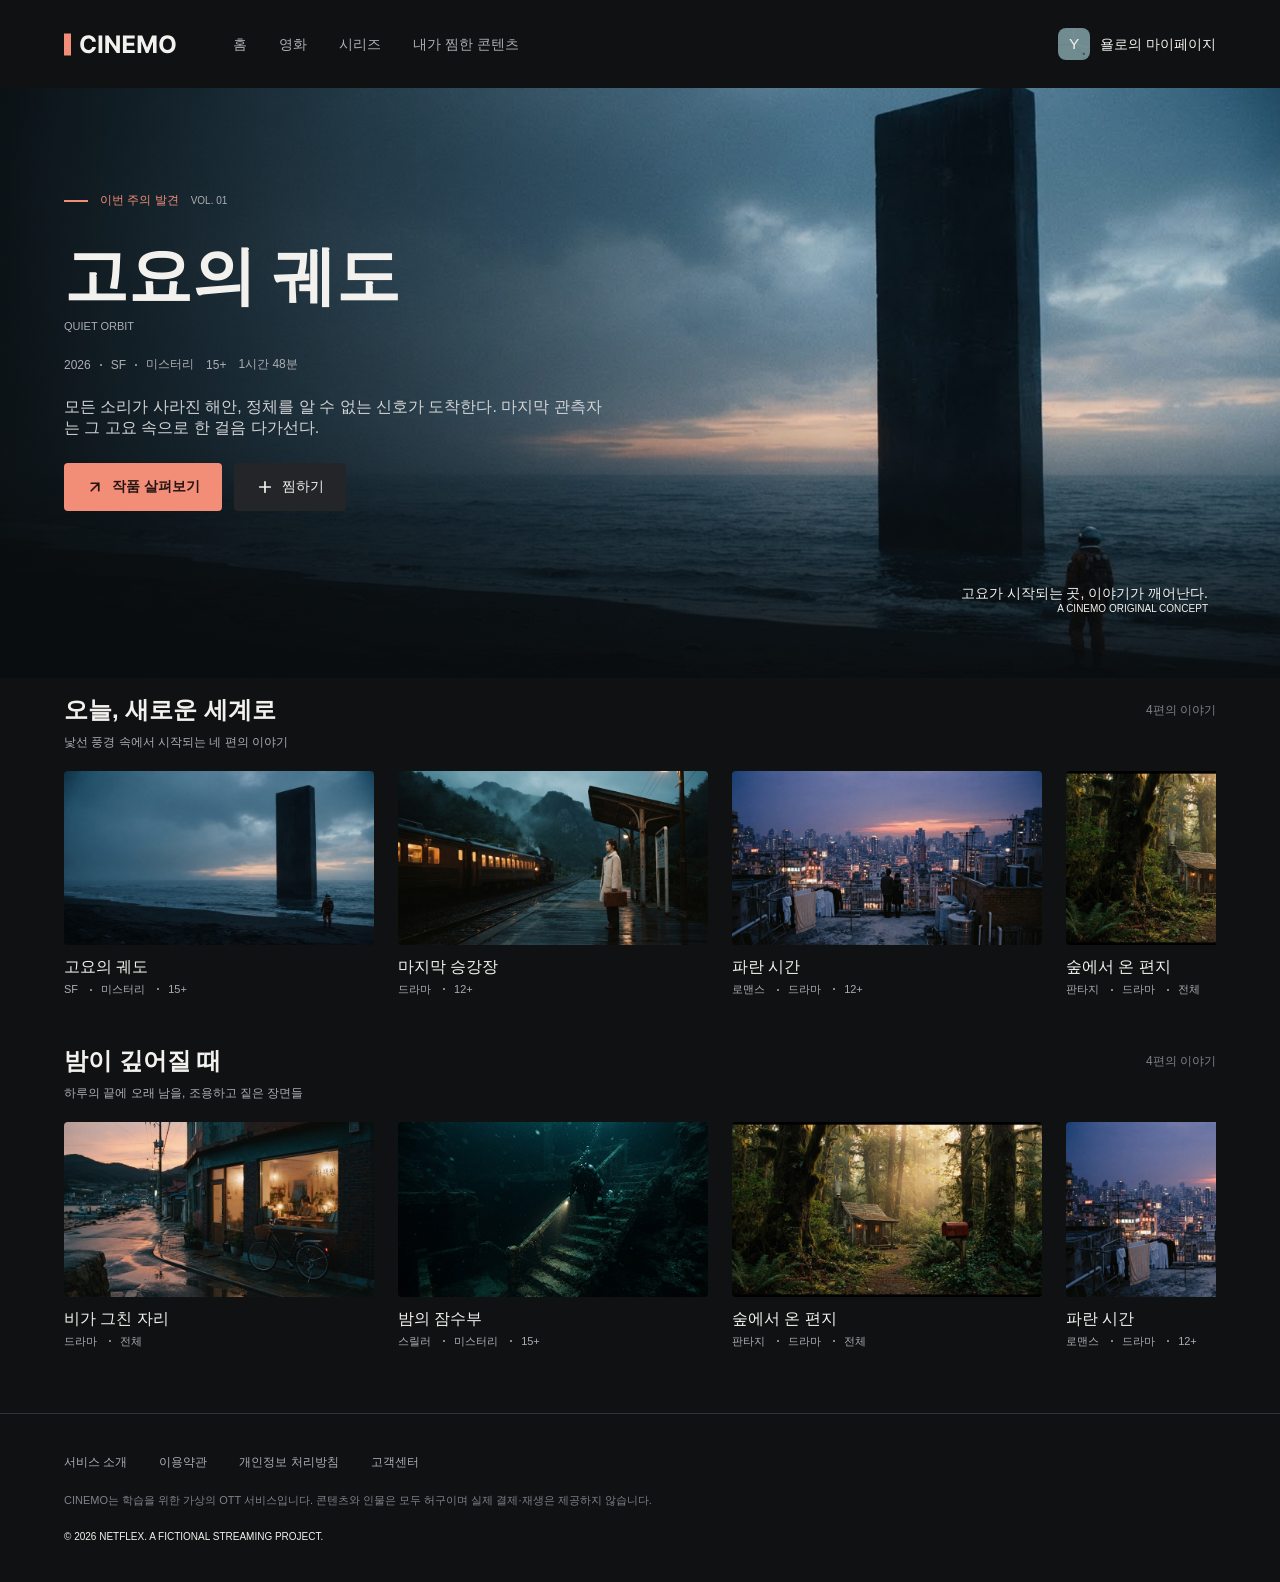
==== index.html @ a37a578e "반응형 main css 밑 반응형을 위한 모바일 네비게이션 추가" ====
<!doctype html>
<html lang="ko">
  <head>
    <meta charset="UTF-8" />
    <meta name="viewport" content="width=device-width, initial-scale=1.0" />
    <title>Cinemo-Home</title>
    <link rel="stylesheet" href="./styles/reset.css" />
    <link rel="stylesheet" href="./styles/style.css" />
  </head>
  <body>
    <header class="header">
      <section class="brand-and-navigation">
        <div class="netflex-identity">
          <h1 class="wordmark">
            <a href="./index.html">
              <svg
                class="brand-mark"
                width="113"
                height="29"
                viewBox="0 0 113 29"
                fill="none"
                xmlns="http://www.w3.org/2000/svg"
              >
                <g clip-path="url(#clip0_2_7727)">
                  <rect y="3.5" width="7" height="22" fill="#F28D77" />
                  <path
                    d="M31.9176 11.6562H28.1847C28.1165 11.1733 27.9773 10.7443 27.767 10.3693C27.5568 9.98864 27.2869 9.66477 26.9574 9.39773C26.6278 9.13068 26.2472 8.92614 25.8153 8.78409C25.3892 8.64205 24.9261 8.57102 24.4261 8.57102C23.5227 8.57102 22.7358 8.79545 22.0653 9.24432C21.3949 9.6875 20.875 10.3352 20.5057 11.1875C20.1364 12.0341 19.9517 13.0625 19.9517 14.2727C19.9517 15.517 20.1364 16.5625 20.5057 17.4091C20.8807 18.2557 21.4034 18.8949 22.0739 19.3267C22.7443 19.7585 23.5199 19.9744 24.4006 19.9744C24.8949 19.9744 25.3523 19.9091 25.7727 19.7784C26.1989 19.6477 26.5767 19.4574 26.9062 19.2074C27.2358 18.9517 27.5085 18.642 27.7244 18.2784C27.946 17.9148 28.0994 17.5 28.1847 17.0341L31.9176 17.0511C31.821 17.8523 31.5795 18.625 31.1932 19.3693C30.8125 20.108 30.2983 20.7699 29.6506 21.3551C29.0085 21.9347 28.2415 22.3949 27.3494 22.7358C26.4631 23.071 25.4602 23.2386 24.3409 23.2386C22.7841 23.2386 21.392 22.8864 20.1648 22.1818C18.9432 21.4773 17.9773 20.4574 17.267 19.1222C16.5625 17.7869 16.2102 16.1705 16.2102 14.2727C16.2102 12.3693 16.5682 10.75 17.2841 9.41477C18 8.07955 18.9716 7.0625 20.1989 6.36364C21.4261 5.65909 22.8068 5.30682 24.3409 5.30682C25.3523 5.30682 26.2898 5.44886 27.1534 5.73295C28.0227 6.01705 28.7926 6.43182 29.4631 6.97727C30.1335 7.51704 30.679 8.17898 31.0994 8.96307C31.5256 9.74716 31.7983 10.6449 31.9176 11.6562ZM38.2543 5.54545V23H34.5639V5.54545H38.2543ZM55.8899 5.54545V23H52.7024L45.1087 12.0142H44.9808V23H41.2905V5.54545H44.5291L52.0632 16.5227H52.2166V5.54545H55.8899ZM58.9389 23V5.54545H70.7003V8.58807H62.6293V12.7472H70.0952V15.7898H62.6293V19.9574H70.7344V23H58.9389ZM73.6342 5.54545H78.1854L82.9922 17.2727H83.1967L88.0035 5.54545H92.5547V23H88.9751V11.6392H88.8303L84.3132 22.9148H81.8757L77.3587 11.5966H77.2138V23H73.6342V5.54545ZM111.635 14.2727C111.635 16.1761 111.274 17.7955 110.553 19.1307C109.837 20.4659 108.859 21.4858 107.621 22.1903C106.388 22.8892 105.001 23.2386 103.462 23.2386C101.911 23.2386 100.518 22.8864 99.2855 22.1818C98.0526 21.4773 97.0781 20.4574 96.3622 19.1222C95.6463 17.7869 95.2884 16.1705 95.2884 14.2727C95.2884 12.3693 95.6463 10.75 96.3622 9.41477C97.0781 8.07955 98.0526 7.0625 99.2855 6.36364C100.518 5.65909 101.911 5.30682 103.462 5.30682C105.001 5.30682 106.388 5.65909 107.621 6.36364C108.859 7.0625 109.837 8.07955 110.553 9.41477C111.274 10.75 111.635 12.3693 111.635 14.2727ZM107.893 14.2727C107.893 13.0398 107.709 12 107.339 11.1534C106.976 10.3068 106.462 9.66477 105.797 9.22727C105.132 8.78977 104.354 8.57102 103.462 8.57102C102.57 8.57102 101.791 8.78977 101.126 9.22727C100.462 9.66477 99.9446 10.3068 99.5753 11.1534C99.2116 12 99.0298 13.0398 99.0298 14.2727C99.0298 15.5057 99.2116 16.5455 99.5753 17.392C99.9446 18.2386 100.462 18.8807 101.126 19.3182C101.791 19.7557 102.57 19.9744 103.462 19.9744C104.354 19.9744 105.132 19.7557 105.797 19.3182C106.462 18.8807 106.976 18.2386 107.339 17.392C107.709 16.5455 107.893 15.5057 107.893 14.2727Z"
                    fill="#F3F1ED"
                  />
                </g>
                <defs>
                  <clipPath id="clip0_2_7727">
                    <rect width="113" height="29" fill="white" />
                  </clipPath>
                </defs>
              </svg>
            </a>
          </h1>
        </div>
        <nav class="primary-navigation">
          <ul>
            <li><a href="./index.html" class="navigation-link">홈</a></li>
            <li><a href="#" class="navigation-link">영화</a></li>
            <li><a href="#" class="navigation-link">시리즈</a></li>
            <li>
              <a href="./mypage.html" class="navigation-link"
                >내가 찜한 콘텐츠</a
              >
            </li>
          </ul>
        </nav>

        <div>
          <a href="./mypage.html" class="my-page-link">
            <div class="header-img">
              <img
                src="./assets/avatar/Avatar-s.png"
                alt="프로필 욜로의 이미지"
              />
              <span class="avatar-y">Y</span>
            </div>
            <div class="header-text">
              <span class="profile-link">욜로의 마이페이지</span>
            </div>
          </a>
        </div>
      </section>
      <nav class="mobile-navigation">
        <ul>
          <li><a href="./index.html" class="navigation-link">홈</a></li>
          <li><a href="#" class="navigation-link">영화</a></li>
          <li><a href="#" class="navigation-link">시리즈</a></li>
          <li>
            <a href="./mypage.html" class="navigation-link">내가 찜한 콘텐츠</a>
          </li>
        </ul>
      </nav>
    </header>
    <main>
      <section class="featured-film">
        <img
          class="hero-quiet-orbit"
          src="./assets/img/quiet-orbit.png"
          alt="어두운 바닷가에 거대한 비석이 서 있고 그 앞에서 한명의 사람이 바라보고 있다"
        />

        <div class="featured-story">
          <div class="editorial-label">
            <span class="collection-label">이번 주의 발견</span>
            <span class="collection-number">VOL. 01</span>
          </div>

          <div class="film-title">
            <h1 class="korean-title">고요의 궤도</h1>
            <p class="english-title">QUIET ORBIT</p>
          </div>

          <div class="film-metadata">
            <p class="year-and-genre">
              <span class="year deco-dot">2026</span>
              <span class="genre deco-dot">SF</span>
              <span class="genre deco-dot">미스터리</span>
            </p>
            <p class="age-rating">15+</p>
            <p class="duration">1시간 48분</p>
          </div>

          <p class="synopsis">
            모든 소리가 사라진 해안, 정체를 알 수 없는 신호가 도착한다. 마지막
            관측자는 그 고요 속으로 한 걸음 다가선다.
          </p>

          <div class="film-actions">
            <button type="button" class="button-detail">
              <svg
                class="arrow-up-right"
                width="18"
                height="18"
                viewBox="0 0 18 18"
                fill="none"
                xmlns="http://www.w3.org/2000/svg"
              >
                <path
                  d="M12.7494 12.7494V5.2506H5.25061M12.7494 5.2506L5.25061 12.7494"
                  stroke-width="1.7"
                  stroke-linecap="round"
                  stroke="#241512"
                />
              </svg>

              작품 살펴보기
            </button>

            <button type="button" class="button-save">
              <svg
                class="plus"
                width="18"
                height="18"
                viewBox="0 0 18 18"
                fill="none"
                xmlns="http://www.w3.org/2000/svg"
              >
                <path
                  d="M3.74939 9H8.99999M8.99999 9H14.2506M8.99999 9V3.7494M8.99999 9V14.2506"
                  stroke-width="1.7"
                  stroke-linecap="round"
                  stroke="#F3F1ED"
                />
              </svg>

              찜하기
            </button>
          </div>
        </div>

        <div class="editorial-aside">
          <p class="editorial-quote">고요가 시작되는 곳, 이야기가 깨어난다.</p>
          <p class="collection-description">A CINEMO ORIGINAL CONCEPT</p>
        </div>
      </section>

      <section class="browse-collections">
        <article class="content-collection">
          <div class="collection-introduction">
            <div class="section-heading">
              <p class="title">오늘, 새로운 세계로</p>
              <p class="section-note">4편의 이야기</p>
            </div>
            <p class="collection-description">
              낯선 풍경 속에서 시작되는 네 편의 이야기
            </p>
          </div>

          <div class="horizontal-scroll-content">
            <a href="#" class="content-card">
              <img
                class="artwork"
                src="./assets/img/quiet-orbit.png"
                alt="어두운 바닷가에 거대한 비석이 서 있고 그 앞에서 한명의 사람이 바라보고 있다"
              />

              <div class="content-details">
                <p class="title">고요의 궤도</p>
                <p class="metadata">
                  <span class="deco-dot">SF</span>
                  <span class="deco-dot">미스터리</span>
                  <span class="deco-dot">15+</span>
                </p>
              </div>
            </a>

            <a href="#" class="content-card">
              <img
                class="artwork"
                src="./assets/img/last-platform.png"
                alt="아두운 간이역에서 코트를 입고 서류 가방을 든 여성이 기차를 기다리고 있다."
              />

              <div class="content-details">
                <p class="title">마지막 승강장</p>
                <p class="metadata">
                  <span class="deco-dot">드라마</span>
                  <span class="deco-dot">12+</span>
                </p>
              </div>
            </a>

            <a href="#" class="content-card">
              <img
                class="artwork"
                src="./assets/img/blue-hour.png"
                alt="해질녘 어느 건물의 옥상에서 도시의 전경을 바라보는 남녀"
              />

              <div class="content-details">
                <p class="title">파란 시간</p>
                <p class="metadata">
                  <span class="deco-dot">로맨스</span>
                  <span class="deco-dot">드라마</span>
                  <span class="deco-dot">12+</span>
                </p>
              </div>
            </a>

            <a href="#" class="content-card">
              <img
                class="artwork"
                src="./assets/img/forest-letter.png"
                alt="울창한 숲 속 오두막에 빛이 내리쬐고 있다."
              />

              <div class="content-details">
                <p class="title">숲에서 온 편지</p>
                <p class="metadata">
                  <span class="deco-dot">판타지</span>
                  <span class="deco-dot">드라마</span>
                  <span class="deco-dot">전체</span>
                </p>
              </div>
            </a>
          </div>
        </article>

        <article class="content-collection">
          <div class="collection-introduction">
            <div class="section-heading">
              <p class="title">밤이 깊어질 때</p>
              <p class="section-note">4편의 이야기</p>
            </div>
            <p class="collection-description">
              하루의 끝에 오래 남을, 조용하고 짙은 장면들
            </p>
          </div>

          <div class="horizontal-scroll-content">
            <a href="#" class="content-card">
              <img
                class="artwork"
                src="./assets/img/after-rain.png"
                alt="해질녘거리 바다 책방이라는 가게 안에서 남성이 책을 읽고 있다"
              />
              <div class="content-details">
                <p class="title">비가 그친 자리</p>
                <p class="metadata">
                  <span class="deco-dot">드라마</span>
                  <span class="deco-dot">전체</span>
                </p>
              </div>
            </a>

            <a href="#" class="content-card">
              <img
                class="artwork"
                src="./assets/img/night-diver.png"
                alt="바닷속 계단에 잠수부가 난간을 잡고 내려가고 있다"
              />
              <div class="content-details">
                <p class="title">밤의 잠수부</p>
                <p class="metadata">
                  <span class="deco-dot">스릴러</span>
                  <span class="deco-dot">미스터리</span>
                  <span class="deco-dot">15+</span>
                </p>
              </div>
            </a>

            <a href="#" class="content-card">
              <img
                class="artwork"
                src="./assets/img/forest-letter.png"
                alt="울창한 숲 속 오두막에 빛이 내리쬐고 있다."
              />
              <div class="content-details">
                <p class="title">숲에서 온 편지</p>
                <p class="metadata">
                  <span class="deco-dot">판타지</span>
                  <span class="deco-dot">드라마</span>
                  <span class="deco-dot">전체</span>
                </p>
              </div>
            </a>

            <a href="#" class="content-card">
              <img
                class="artwork"
                src="./assets/img/blue-hour.png"
                alt="해질녘 어느 건물의 옥상에서 도시의 전경을 바라보는 남녀"
              />
              <div class="content-details">
                <p class="title">파란 시간</p>
                <p class="metadata">
                  <span class="deco-dot">로맨스</span>
                  <span class="deco-dot">드라마</span>
                  <span class="deco-dot">12+</span>
                </p>
              </div>
            </a>
          </div>
        </article>
      </section>
    </main>
    <footer class="footer">
      <nav class="footer-navigation">
        <a href="#" class="footer-link">서비스 소개</a>
        <a href="#" class="footer-link">이용약관</a>
        <a href="#" class="footer-link">개인정보 처리방침</a>
        <a href="#" class="footer-link">고객센터</a>
      </nav>
      <section>
        <p class="project-notice">
          CINEMO는 학습을 위한 가상의 OTT 서비스입니다.<br class="br-mobile" />
          콘텐츠와 인물은 모두 허구이며 실제 결제·재생은 제공하지 않습니다.
        </p>
      </section>
      <section>
        <p class="copyright">© 2026 NETFLEX. A FICTIONAL STREAMING PROJECT.</p>
      </section>
    </footer>
  </body>
</html>
---- styles/style.css ----
:root {
  /*색*/
  --background-color: #101113;
  --sf-color: #1a1c1f;
  --tx-color: #f3f1ed;
  --tx-bt-pr-color: #241512;
  --se-color: #acaeb3;
  --wc-color: #f28d77;
  --bd-color: #303237;
  --bt-se-color: #232529;

  /*글자 크기(데스크톱)*/
  --fontsize-dt-hero: 64px;
  --fontsize-dt-title: 40px;
  --fontsize-dt-section: 24px;
  --fontsize-dt-main: 16px;
  --fontsize-secondary: 12px;
  --fontsize-button: 14px;

  /*글자 크기(모바일)*/
  --fontsize-mb-hero: 40px;
  --fontsize-mb-title: 30px;
  --fontsize-mb-section: 20px;
  --fontsize-mb-main: 14px;

  /*줄 높이*/
  --lineheight: 1.8;

  /*간격(공용)*/
  --height-button: 48px;
  --height-sm-button: 40px;

  /*간격 (데스크톱)*/
  --padding-dt-page-LR: 64px;
  --gap-dt-section: 48px;
  --gap-dt-card: 24px;

  /*간격 (모바일)*/
  --padding-mb-page-LR: 24px;
  --gap-mb-section: 36px;
  --gap-mb-card: 16px;

  /*모서리*/
  --border-radious-card_button: 4px;
  --border-radious-profile: 8px;
}

body {
  width: min(100%, 1440px);
  height: 900px;
  margin: 0;
  background: var(--background-color);
  color: var(--tx-color);
  font-family: Inter, "Noto Sans KR", "Apple SD Gothic Neo", Arial, sans-serif;
  font-size: var(--fontsize-dt-main);
  line-height: var(--heigh);
}
button {
  height: 48px;
}

.br-mobile {
  display: none;
}

/*Header*/
.header {
  width: 100%;
  /* height: 88px; */
  display: flex;
  align-items: center;
  padding: 28px 64px;
  gap: 56px;
}

.profile-header {
  width: 100%;
  height: 88px;
  display: flex;
  align-items: center;
  padding: 0 64px;
  position: absolute;
}

.brand-and-navigation {
  width: 100%;
  height: fit-content;
  display: flex;
  align-items: center;
  gap: 56px;
}

.netflex-identity {
  flex-shrink: 0;
  width: 113px;
  height: 29px;
}

.primary-navigation {
  flex-grow: 1;
}
.primary-navigation ul {
  /* width: 938px; */
  height: 17px;
  display: flex;
  justify-content: flex-start;
  align-items: center;
  gap: 32px;
  flex-grow: 1;
  /* line-height: normal; */
  white-space: nowrap;
}
.mobile-navigation {
  display: none;
}
.navigation-link {
  font-family: Noto-Sans-KR, sans-serif;
  font-weight: normal;
  font-size: 14px;
  color: #acaeb3;
}

.navigation-link:hover {
  color: var(--tx-color);
  font-weight: 700;
}
.my-page-link {
  /* width: 149px; */
  height: 32px;
  display: flex;
  flex-direction: row;
  align-items: center;
  text-align: center;
  gap: 10px;
  white-space: nowrap;
}

.header-img {
  position: relative;
  display: inline-flex;
  align-items: center;
  justify-content: center;
  width: 32px;
  height: 32px;
}

.header-img img {
  width: 100%;
  height: 100%;
  object-fit: cover;
  border-radius: 8px;
}

.avatar-y {
  font-family: Inter, sans-serif;
  font-weight: normal;
  font-size: 15.36px;
  color: #f3f1ed;
  position: absolute;
  top: 50%;
  left: 50%;
  transform: translate(-50%, -50%);
}

.profile-link {
  font-family: Noto-Sans-KR, sans-serif;
  font-weight: normal;
  font-size: 14px;
  line-height: normal;
  color: #f3f1ed;
}

/*mainpage-hero*/
.featured-film {
  width: min(100vw, 1440px);
  height: 590px;
  position: relative;
  isolation: isolate;
  display: flex;
  align-items: center;
  margin: 0 auto;
}
.hero-quiet-orbit {
  display: block;
  width: 100%;
  height: 100%;
  object-fit: cover;
}
.featured-film::before {
  content: "";
  position: absolute;
  inset: 0;

  background:
    linear-gradient(to right, rgba(10, 13, 15, 0.9), transparent 65%),
    linear-gradient(to top, rgba(10, 13, 15, 0.9), transparent 45%);
  pointer-events: none;
}

.featured-story {
  display: flex;
  flex-direction: column;
  position: absolute;
  top: 104px;
  left: 64px;
  width: 540px;
  z-index: 1;
  gap: 24px;
}
.editorial-label {
  position: relative;
  display: flex;
  align-items: center;
  gap: 12px;
  color: var(--wc-color);
}

.collection-label {
  display: inline-block;
  padding-left: 36px;
  position: relative;
  font-size: var(--fontsize-secondary);
  font-weight: 500;
}
.collection-label::before {
  position: absolute;
  top: 45%;
  transform: translateX(-36px);
  background-color: var(--wc-color);
  content: "";
  width: 24px;
  height: 2px;
}
.collection-number {
  font-size: 10px;
  color: var(--se-color);
  font-weight: 400;
}

.flim-title {
  display: flex;
  gap: 8px;
}
.korean-title {
  font-family: "Noto Sans KR";
  font-size: var(--fontsize-dt-hero);
  font-weight: 700;
}
.english-title {
  font-size: 11px;
  color: var(--se-color);
  font-weight: 400;
}

.film-metadata {
  display: flex;
  align-items: center;
  flex-wrap: wrap;
  gap: 12px;
  font-size: var(--fontsize-secondary);
  color: var(--se-color);
  font-weight: 400;
}
.year-and-genre {
  display: flex;
  align-items: center;
  flex-wrap: wrap;
}
.deco-dot:not(:first-child) {
  display: inline-block;
  padding-left: 20px;
  position: relative;
}
.deco-dot:not(:first-child)::before {
  position: absolute;
  top: 50%;
  left: 9px;
  transform: translateY(-50%);
  background-color: #acaeb3;
  content: "";
  width: 2px;
  height: 2px;
  border-radius: 50%;
}

.synopsis {
  font-weight: 400;
  font-size: var(--fontsize-dt-main);
  color: #d2d3d5;
}

.film-actions {
  display: flex;
  gap: 12px;
  width: fit-content;
}
.film-actions button {
  display: inline-flex;
  justify-content: center;
  align-items: center;
  height: 48px;
  padding: 15.5px 22px;
  gap: 8px;
  border-radius: 4px;
  font-size: var(--fontsize-button);
}
.button-detail {
  background-color: var(--wc-color);
  color: var(--tx-bt-pr-color);
  font-weight: 700;
}
.button-save {
  background-color: var(--bt-se-color);
}

.editorial-aside {
  position: absolute;
  right: 72px;
  bottom: 64px;
  text-align: right;
}
.editorial-quote {
  font-size: 14px;
  font-weight: 400;
}
.editorial-aside .collection-description {
  font-size: 10px;
  font-weight: 400;
}

/*Browse collection*/
.browse-collections {
  display: flex;
  flex-direction: column;
  padding: 16px 64px 64px;
  gap: 48px;
}

.content-collection {
  display: flex;
  flex-direction: column;
  gap: 20px;
  min-width: 0;
}
.collection-introduction {
  display: flex;
  flex-direction: column;

  gap: 8px;
}
.section-heading {
  display: flex;
  align-items: center;
  justify-content: space-between;
}
.section-heading > .title {
  color: var(--tx-color);
  font-size: var(--fontsize-dt-section);
  font-weight: 700;
}
.section-heading .section-note {
  color: #7e8289;
  font-size: var(--fontsize-secondary);
  font-weight: 400;
}
.collection-introduction .collection-description {
  color: var(--se-color);
  font-size: var(--fontsize-secondary);
  font-weight: 400;
}

.horizontal-scroll-content {
  display: flex;
  gap: 24px;
  width: 100%;
  overflow-x: auto;
}

.content-card {
  display: flex;
  flex-direction: column;
  gap: 12px;
  width: calc((1440px - 72px - 128px) / 4);
  flex-shrink: 0;
  position: relative;
}
.content-card .artwork {
  width: 100%;
  aspect-ratio: 16/9;
  border-radius: 4px;
}

.content-details {
  display: flex;
  flex-direction: column;
  gap: 4px;
}
.content-details .title {
  width: 100%;
  height: fit-content;
  font-size: var(--fontsize-dt-main);
  font-weight: 500;
}
.content-details .metadata {
  color: var(--se-color);
  font-size: 11px;

  font-weight: 400;
}
/*mainpage 끝*/
.profile-selection {
  display: flex;
  flex-direction: column;
  align-items: center;
  justify-content: center;
  padding: 116px 64px 120px;
  gap: 56px;
}
.profile-introduction {
  display: flex;
  flex-direction: column;
  justify-content: center;
  align-items: center;
  gap: 16px;
  height: 119px;
}

.eyebrow {
  color: #f28d77;
  font-family: Inter, sans-serif;
  font-weight: normal;
  font-size: 10px;
  margin: 0;
}

.page-title {
  font-weight: bold;
  font-size: 40px;
  height: 48px;
  margin: 0;
}

.description {
  font-family: Noto-Sans-KR, sans-serif;
  font-weight: normal;
  font-size: 15px;
  margin: 0;
}

.profile-options {
  display: flex;
  flex-direction: row;
  justify-content: center;
  align-items: center;
  gap: 40px;
  margin: 0;
}

.profile-card {
  display: flex;
  flex-direction: column;
  align-items: center;
  text-align: center;
  position: relative;
}

/* mypage */
.my-page-content {
  padding: 56px 64px 54px;
  display: flex;
  flex-direction: column;
  gap: 48px;
}

.mypage-sellection .profile-link {
  color: var(--wc-color);
}
.page-introduction {
  display: flex;
  flex-direction: column;
  gap: 12px;
  justify-content: start;
}

.page-introduction .eyebrow {
  height: 13px;
  font-size: 11px;
}
.page-introduction .page-title {
  font-size: var(--fontsize-dt-title);
  height: 48px;
}
.page-introduction .description {
  color: var(--se-color);
  font-size: 15px;
  font-weight: 400;
  height: 26px;
}

.user-profile-panel {
  display: flex;
  justify-content: space-between;
  align-items: center;
  background-color: #1a1c1f;
  padding: 32px;
  width: min(100vw, cal(1440px - 128px));
  gap: 32px;
}

.profile-information {
  display: flex;
  justify-content: start;
  align-items: center;
  gap: 28px;
}
.profile-information .avatar-s {
  font-size: 42.24px;
  font-family: Inter, sans-serif;
  width: 88px;
  height: 88px;
}

.user-details {
  display: flex;
  flex-direction: column;
  justify-content: center;
  gap: 8px;
}

.profile-heading {
  display: flex;
  justify-content: start;
  align-items: center;
  gap: 12px;
}

.profile-heading .name {
  color: var(--tx-color);
  font-size: 28px;
  font-weight: 700;
}

.profile-badge {
  font-size: 11px;
  color: #f28d77;
  height: 13px;
}

.personal-caption {
  font-size: 13px;
  color: #acaeb3;
  font-weight: 400;
  height: 16px;
}

.member-since {
  font-size: 11px;
  color: #7e8289;
  height: 13px;
}

.btn-profile-edit {
  color: #f3f1ed;
  padding: 0px 22px;
  border: 1px solid #303237;
  border-radius: 4px;
  display: flex;
  justify-content: center;
  align-items: center;
  gap: 8px;
}

.btn-profile-edit .label {
  font-size: 14px;
  font-weight: 700;
}

.saved-content {
  display: flex;
  flex-direction: column;
  gap: 24px;
}

.saved-content-grid {
  display: grid;
  grid-template-columns: repeat(4, 1fr);
  gap: 24px;
  overflow-x: auto;
}

.content-card > svg {
  position: absolute;
  top: 10px;
  right: 10px;
}

.account-settings {
  display: flex;
  flex-direction: column;
  gap: 24px;
  font-weight: 400;
}

.account-setting-row {
  display: flex;
  align-items: center;
  border-bottom: 1px solid var(--bd-color);
  padding: 24px 0px;
  gap: 24px;
}
.account-setting-row:first-child {
  border-top: 1px solid var(--bd-color);
}

.setting-label {
  color: var(--se-color);
  font-size: 14px;
  flex: 0 0 180px;
}

.setting-value {
  font-size: 14px;
  flex-grow: 1;
}

.setting-action {
  color: var(--wc-color);
  font-size: 13px;
  flex-shrink: 0;
}

.session-actions {
  display: flex;
  justify-content: space-between;
}

.session-note {
  color: #7e8289;
  font-size: 11px;
}

.logout-link {
  color: var(--se-color);
  font-size: 13px;
}

/*profile-page*/

.profile-body {
  color: #f3f1ed;
  background-color: #101113;
}

.profile-img {
  position: relative;
  display: inline-block;
  width: 152px;
  height: 152px;
  margin-bottom: 16px;
}

.profile-card img {
  width: 100%;
  height: 100%;
  object-fit: cover;
  border-radius: 4px;
  margin-bottom: 0;
}

.img-text {
  font-family: Inter, sans-serif;
  font-size: 72.96px;
  font-weight: normal;
  position: absolute;
  top: 50%;
  left: 50%;
  transform: translate(-50%, -50%);
  display: flex;
  justify-content: center;
  align-items: center;
}

.profile-name {
  display: flex;
  flex-direction: column;
  align-items: center;
  gap: 6px;
  line-height: normal;
}

.profile-card .name {
  font-family: Noto-Sans-KR, sans-serif;
  font-weight: medium;
  font-size: 18px;
  color: #f3f1ed;
}

.profile-card p {
  font-family: Noto-Sans-KR, sans-serif;
  font-weight: normal;
  font-size: 11px;
  color: #acaeb3;
  margin: 0;
}

.button {
  display: flex;
  justify-content: center;
  width: 100%;
}

.button button {
  display: flex;
  flex-direction: row;
  align-items: center;
  justify-content: center;
  gap: 8px;
  width: 138px;
  height: 48px;
  border: 1px solid #ccc;
  border-radius: 4px;
  font-family: Noto-Sans-KR, sans-serif;
  font-weight: bold;
  font-size: 14px;
  color: #f3f1ed;
  background-color: transparent;
}

.button button:hover {
  border-color: #f3f1ed;
  background-color: #acaeb3;
}

/*Footer*/

.footer {
  display: flex;
  flex-direction: column;
  padding: 40px 64px;
  border-top: 1px solid #303237;
  gap: 20px;
}

.proflie-footer {
  width: 100%;
  height: 13px;
  display: flex;
}

.footer-navigation {
  display: flex;
  flex-direction: row;
  justify-content: start;
  gap: 32px;
}

.footer-link {
  font-family: Noto-Sans-KR, sans-serif;
  font-size: 12px;
  font-weight: normal;
  color: #acaeb3;
  line-height: normal;
}

.project-notice {
  font-family: Noto-Sans-KR, sans-serif;
  font-size: 11px;
  font-weight: normal;
  color: #7e8289;
  line-height: 180%;
}
.copyright {
  font-size: 10px;
}
/* Tablet */
/* @media (max-width: 1023px) {
  .header {
    height: 72px;
    padding: 0 32px;
  }

  .profile-selection {
    padding: 48px 24px;
  }

  .profile-introduction {
    margin-bottom: 40px;
  }

  .page-title {
    font-size: 32px;
  }

.project-note {
  display: flex;
  justify-content: center;
  font-family: Noto-Sans-KR, sans-serif;
  font-weight: normal;
  font-size: 11px;
  color: #7e8289;
  line-height: normal;
}

.copyright {
  font-family: Inter, sans-serif;
  font-size: 10px;
  font-weight: normal;
  color: #7e8289;
  line-height: normal;
}

/* Mobile */
@media (max-width: 767px) {
  body {
    /* min-width:390px; */
    min-width: 320px;
    min-height: 900px;
  }

  .header {
    display: flex;
    flex-direction: column;
    align-items: flex-start;
    padding: 0 24px;
    min-width: 320px;
    /* height: 120px; */
    gap: 0;
  }

  .brand-and-navigation {
    height: 72px;
    justify-content: space-between;
  }
  .primary-navigation {
    display: none;
  }
  .mobile-navigation {
    display: flex;
    height: 48px;
  }
  .mobile-navigation ul {
    height: 17px;
    display: flex;
    gap: 32px;
    flex-grow: 1;
    /* line-height: normal; */
    white-space: nowrap;
  }
  /*profile-header*/
  .profile-link {
    display: none;
  }
  .profile-header {
    min-width: 320px;
    height: 72px;
    padding: 0 24px;
    font-size: 19px;
    position: static;
  }

  /* Mobile-Mainpage */
  /*Hero*/
  .hero-quiet-orbit {
    object-position: 70% center;
  }

  .featured-story {
    /* width: 100%; */
    width: calc(100vw - 48px);
    top: auto;
    bottom: 36px;
    left: 24px;
    right: 24px;
    gap: 20px;
  }
  .korean-title {
    font-size: var(--fontsize-mb-hero);
  }
  .synopsis {
    font-size: var(--fontsize-mb-main);
  }
  .editorial-aside {
    display: none;
  }

  /*Browse collections*/

  .browse-collections {
    padding: 8px 24px 40px;
    gap: 36px;
  }
  .content-collection {
    gap: 18px;
  }
  .section-note {
    display: none;
  }
  .section-heading .title {
    font-size: var(--fontsize-mb-section);
  }

  /* Mobile-MainPage-end */

  .profile-selection {
    padding: 56px 24px;
    gap: 40px;
  }

  .profile-introduction {
    width: 342px;
    height: 101px;
  }

  .page-title {
    font-size: 28px;
  }

  .description {
    font-size: 13px;
  }

  .profile-options {
    display: grid;
    grid-template-columns: repeat(2, 1fr);
    gap: 28px 32px;
    width: 342px;
    height: 376px;
  }

  .profile-card img {
    width: 136px;
    height: 136px;
  }

  .profile-card .name {
    font-size: 18px;
    margin: 0;
  }

  .profile-card div p:last-child {
    display: none;
  }

  .button button {
    width: 138px;
    height: 48px;
    border: 1px solid #303237;
  }

  .profile-footer {
    width: 100%;
    height: 13px;
  }

  .footer {
    width: 100%;
    height: 170px;
    padding: 32px 24px;
    display: flex;
    flex-direction: column;
    align-items: start;
  }

  .footer-navigation {
    display: flex;
    flex-direction: row;
    justify-content: start;
    gap: 32px;
  }

  .footer-link {
    font-family: Noto-Sans-KR, sans-serif;
    font-size: 12px;
    font-weight: normal;
    color: #acaeb3;
    line-height: normal;
  }

  .project-notice {
    font-family: Noto-Sans-KR, sans-serif;
    font-size: 11px;
    font-weight: normal;
    color: #7e8289;
    line-height: 180%;
  }

  .copyright {
    font-family: Inter, sans-serif;
    font-size: 10px;
    font-weight: normal;
    color: #7e8289;
    line-height: normal;
  }

  .br-mobile {
    display: block;
  }
}
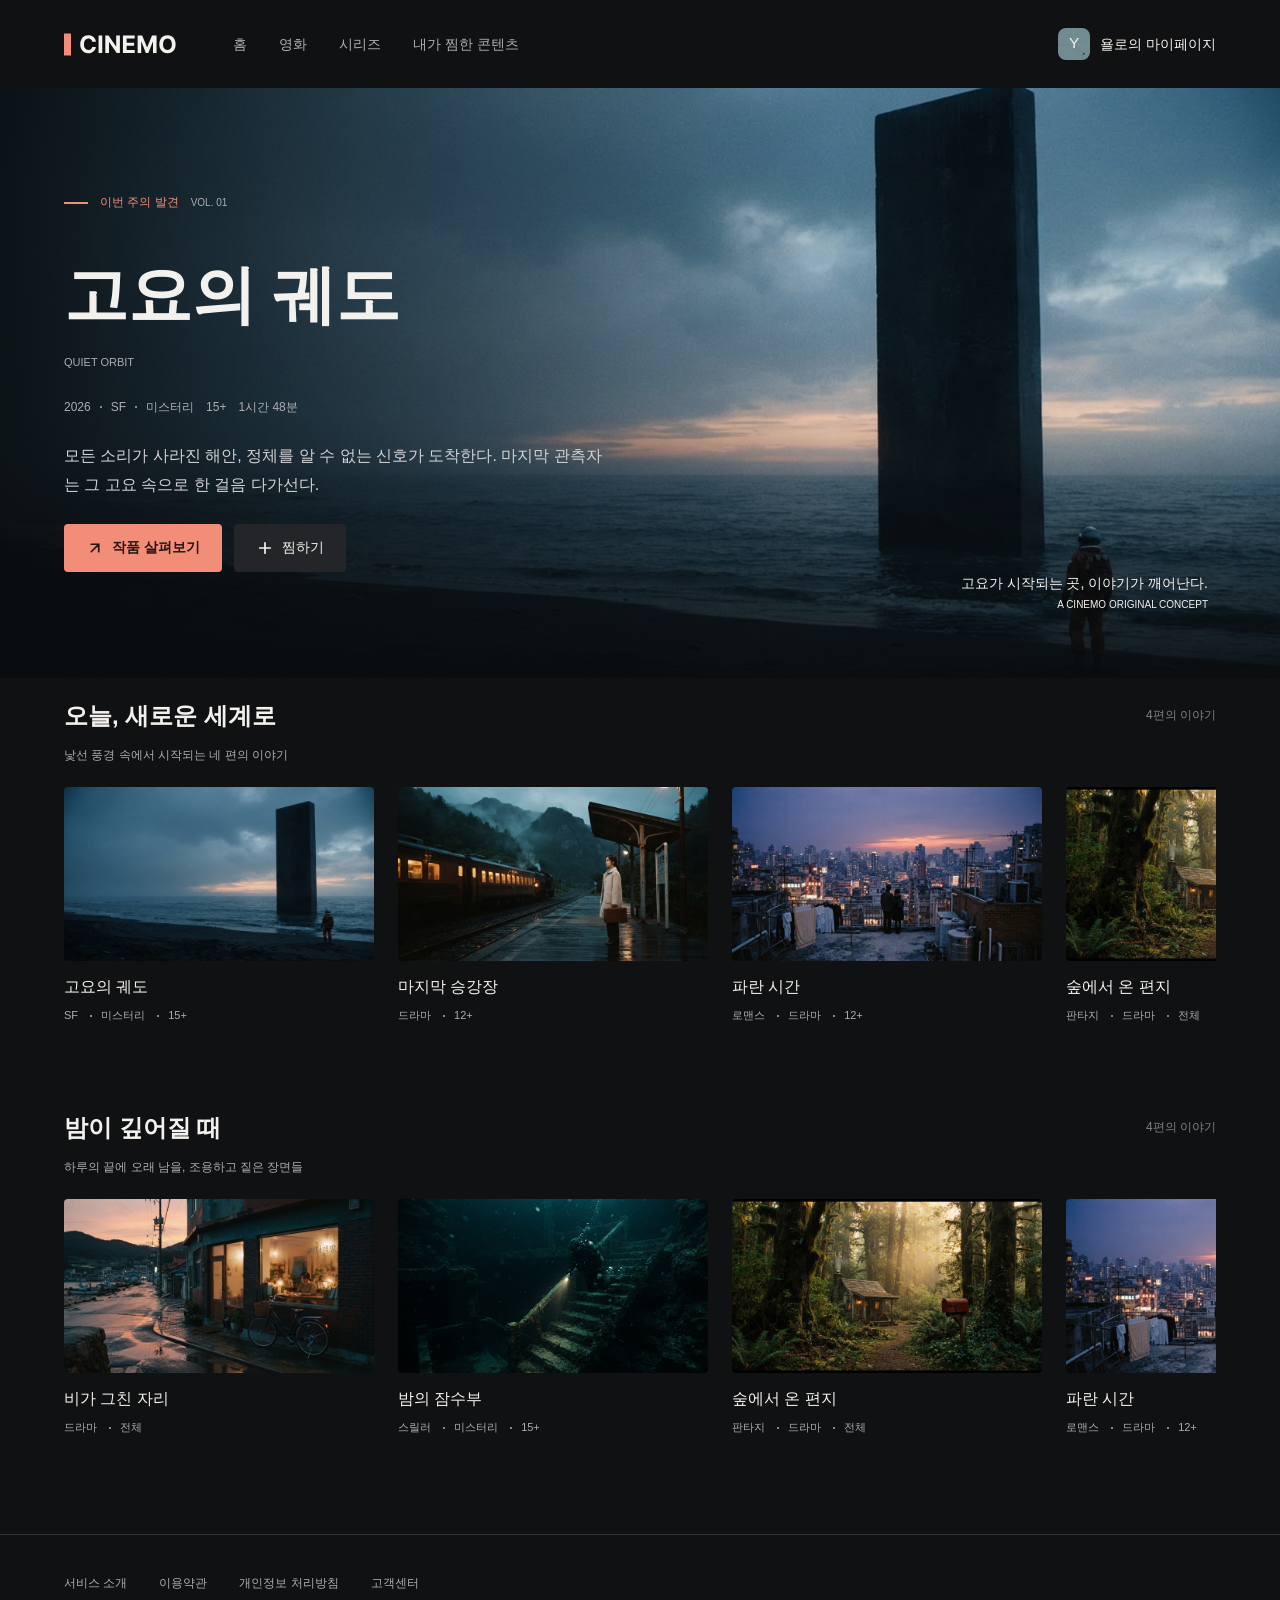
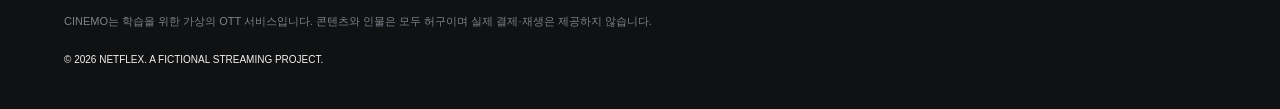
==== commit 53a5ee41: "반응형 mypage css 및 html 수정 / 헤더, 마이페이지 프로필 이미지 백그라운드 이미지로 변경" ====
--- a/index.html
+++ b/index.html
@@ -52,13 +52,8 @@
 
         <div>
           <a href="./mypage.html" class="my-page-link">
-            <div class="header-img">
-              <img
-                src="./assets/avatar/Avatar-s.png"
-                alt="프로필 욜로의 이미지"
-              />
-              <span class="avatar-y">Y</span>
-            </div>
+            <span class="avatar-y">Y</span>
+
             <div class="header-text">
               <span class="profile-link">욜로의 마이페이지</span>
             </div>
--- a/styles/style.css
+++ b/styles/style.css
@@ -53,10 +53,11 @@
   color: var(--tx-color);
   font-family: Inter, "Noto Sans KR", "Apple SD Gothic Neo", Arial, sans-serif;
   font-size: var(--fontsize-dt-main);
-  line-height: var(--heigh);
+  line-height: var(--lineheight);
 }
 button {
   height: 48px;
+  white-space: nowrap;
 }
 
 .br-mobile {
@@ -156,10 +157,13 @@
   font-weight: normal;
   font-size: 15.36px;
   color: #f3f1ed;
-  position: absolute;
-  top: 50%;
-  left: 50%;
-  transform: translate(-50%, -50%);
+  background-image: url(../assets/avatar/Avatar-s.png);
+  background-repeat: no-repeat;
+  background-size: cover;
+  width: 32px;
+  height: 32px;
+  border-radius: 8px;
+  line-height: 1.9;
 }
 
 .profile-link {
@@ -375,17 +379,17 @@
   width: 100%;
   overflow-x: auto;
 }
-
+.browse-collections .content-card {
+  margin-bottom: 32px;
+}
 .content-card {
   display: flex;
   flex-direction: column;
   gap: 12px;
+  flex-shrink: 0;
+}
+.content-card .artwork {
   width: calc((1440px - 72px - 128px) / 4);
-  flex-shrink: 0;
-  position: relative;
-}
-.content-card .artwork {
-  width: 100%;
   aspect-ratio: 16/9;
   border-radius: 4px;
 }
@@ -488,6 +492,7 @@
 }
 .page-introduction .page-title {
   font-size: var(--fontsize-dt-title);
+  justify-self: center;
   height: 48px;
 }
 .page-introduction .description {
@@ -512,10 +517,12 @@
   justify-content: start;
   align-items: center;
   gap: 28px;
-}
-.profile-information .avatar-s {
+  line-height: normal;
+}
+.profile-information .avatar-y {
   font-size: 42.24px;
   font-family: Inter, sans-serif;
+  text-align: center;
   width: 88px;
   height: 88px;
 }
@@ -559,6 +566,10 @@
   height: 13px;
 }
 
+.membership-data {
+  display: none;
+}
+
 .btn-profile-edit {
   color: #f3f1ed;
   padding: 0px 22px;
@@ -583,12 +594,18 @@
 
 .saved-content-grid {
   display: grid;
-  grid-template-columns: repeat(4, 1fr);
+  grid-template-columns: repeat(4, calc((1440px - 72px - 128px) / 4));
   gap: 24px;
   overflow-x: auto;
-}
-
-.content-card > svg {
+  overflow-y: hidden;
+}
+.artwork-container {
+  width: fit-content;
+
+  position: relative;
+}
+
+.artwork-container > svg {
   position: absolute;
   top: 10px;
   right: 10px;
@@ -604,9 +621,13 @@
 .account-setting-row {
   display: flex;
   align-items: center;
+  justify-content: space-between;
   border-bottom: 1px solid var(--bd-color);
   padding: 24px 0px;
   gap: 24px;
+}
+.setting-details {
+  display: flex;
 }
 .account-setting-row:first-child {
   border-top: 1px solid var(--bd-color);
@@ -619,6 +640,7 @@
 }
 
 .setting-value {
+  line-height: 1.8;
   font-size: 14px;
   flex-grow: 1;
 }
@@ -816,6 +838,9 @@
     min-width: 320px;
     min-height: 900px;
   }
+  button {
+    height: 40px;
+  }
 
   .header {
     display: flex;
@@ -836,12 +861,14 @@
   }
   .mobile-navigation {
     display: flex;
+    align-items: center;
     height: 48px;
   }
   .mobile-navigation ul {
     height: 17px;
     display: flex;
-    gap: 32px;
+    align-items: center;
+    gap: 24px;
     flex-grow: 1;
     /* line-height: normal; */
     white-space: nowrap;
@@ -898,9 +925,90 @@
   .section-heading .title {
     font-size: var(--fontsize-mb-section);
   }
-
-  /* Mobile-MainPage-end */
-
+  .browse-collections .artwork {
+    width: 240px;
+  }
+
+  /* Mobile-Mypage */
+  /* page introduction*/
+
+  .my-page-content {
+    padding: 36px 24px 40px;
+    gap: 36px;
+  }
+
+  .page-introduction .page-title {
+    font-size: var(--fontsize-mb-title);
+  }
+
+  .user-profile-panel {
+    flex-direction: column;
+    align-items: flex-start;
+    padding: 24px;
+  }
+  .profile-information {
+    gap: 20px;
+  }
+  .profile-information .avatar-y {
+    font-size: 30.72px;
+    width: 64px;
+    height: 64px;
+  }
+
+  .member-since {
+    display: none;
+  }
+
+  .profile-actions {
+    width: 100%;
+    display: flex;
+    justify-content: space-between;
+    align-items: center;
+  }
+  svg.users {
+    display: none;
+  }
+
+  .btn-profile-edit {
+    padding: 12px 16px;
+  }
+  .membership-data {
+    display: block;
+    font-family: Noto Sans KR;
+    font-weight: 400;
+    font-size: 11px;
+    line-height: 100%;
+    letter-spacing: 0%;
+    color: #7e8289;
+  }
+
+  .saved-content .section-note {
+    display: block;
+  }
+  .saved-content-grid {
+    grid-template-columns: repeat(2, 1fr);
+    gap: 16px;
+  }
+  .artwork-container .artwork {
+    width: calc((768px - 48px - 12px) / 2);
+  }
+
+  .account-settings {
+    gap: 16px;
+  }
+  .account-setting-row {
+    padding: 20px 0px;
+    gap: 12px;
+  }
+  .setting-details {
+    flex-direction: column;
+  }
+  .setting-label {
+    font-size: 13px;
+    flex: 0 0;
+  }
+
+  /*profile-page*/
   .profile-selection {
     padding: 56px 24px;
     gap: 40px;
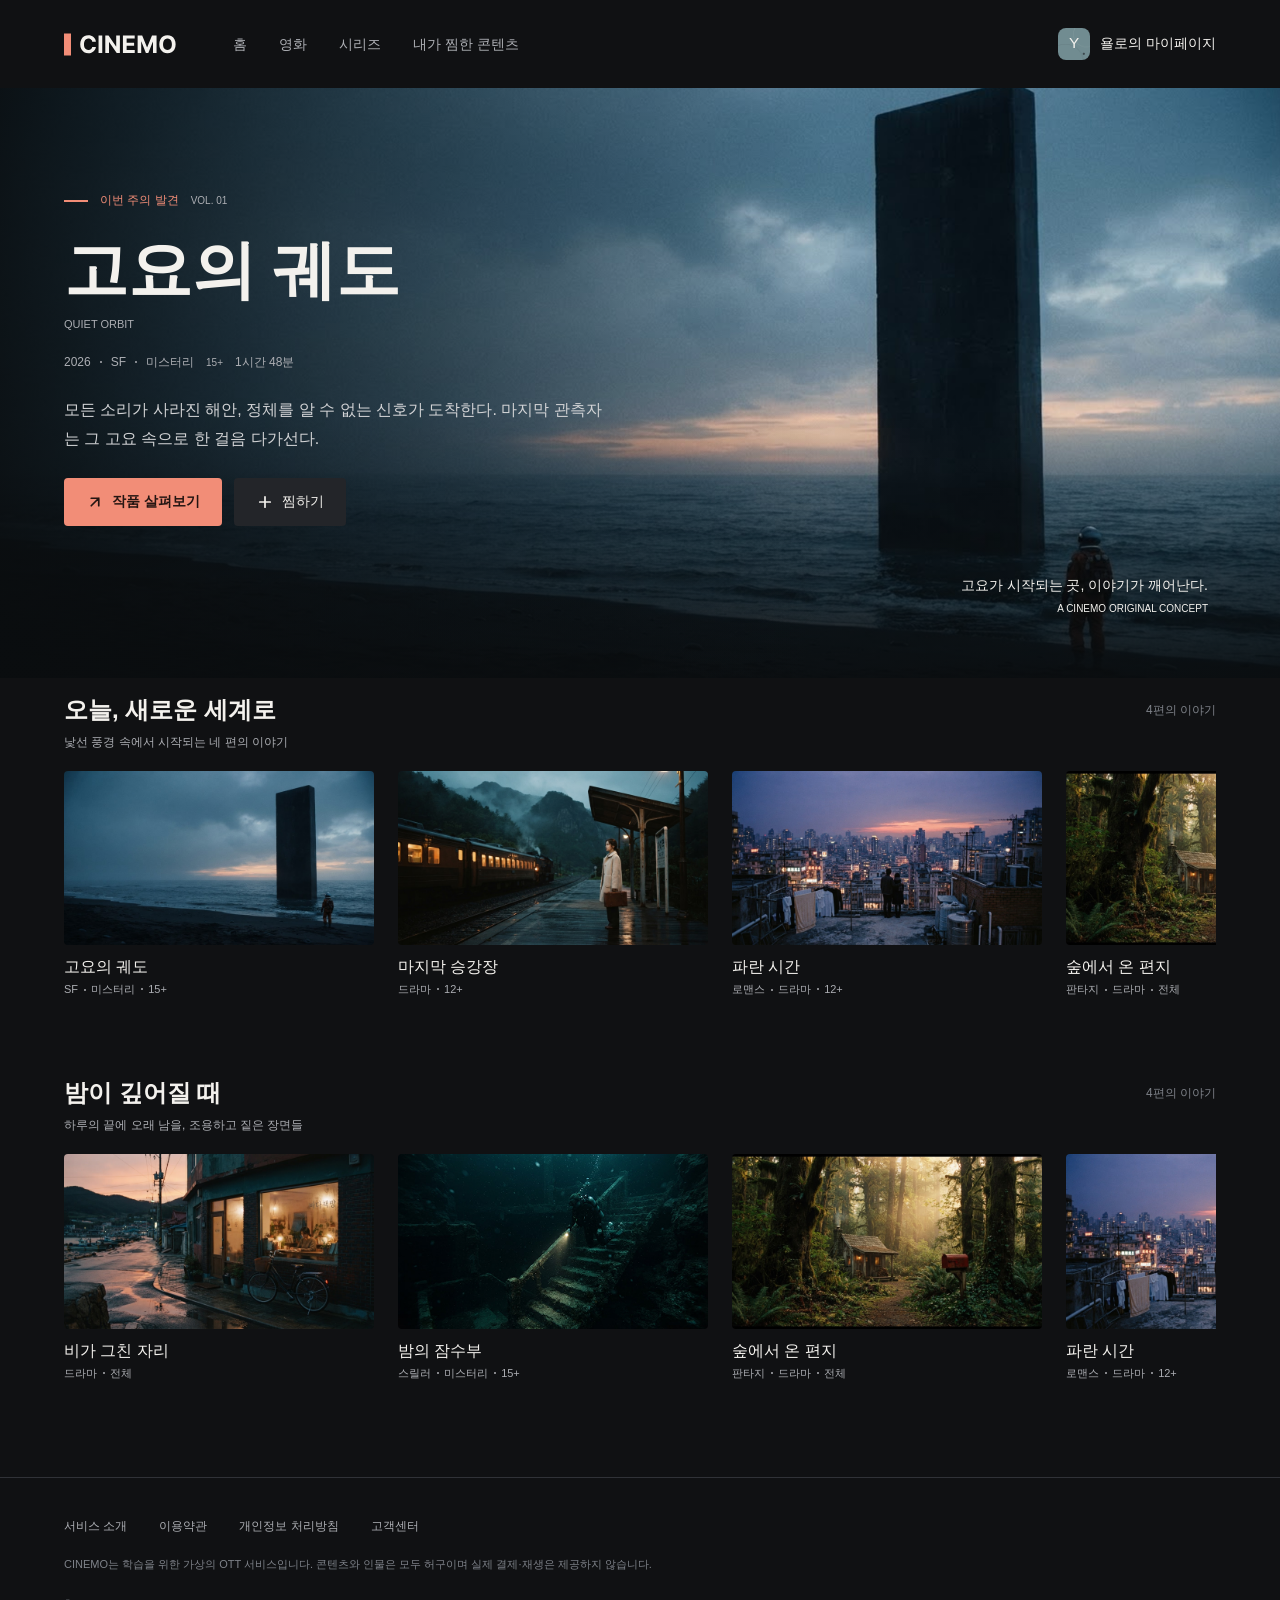
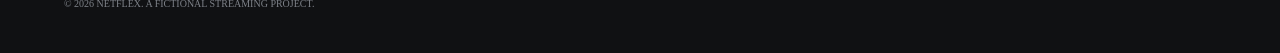
==== commit b93ddb50: "메인페이지 css 수정(폰트크기/ 간격등)" ====
--- a/index.html
+++ b/index.html
@@ -54,9 +54,7 @@
           <a href="./mypage.html" class="my-page-link">
             <span class="avatar-y">Y</span>
 
-            <div class="header-text">
-              <span class="profile-link">욜로의 마이페이지</span>
-            </div>
+            <span class="profile-link">욜로의 마이페이지</span>
           </a>
         </div>
       </section>
--- a/styles/style.css
+++ b/styles/style.css
@@ -72,6 +72,7 @@
   align-items: center;
   padding: 28px 64px;
   gap: 56px;
+  line-height: normal;
 }
 
 .profile-header {
@@ -121,7 +122,8 @@
   color: #acaeb3;
 }
 
-.navigation-link:hover {
+.navigation-link:hover,
+.navigation-link:focus-visible {
   color: var(--tx-color);
   font-weight: 700;
 }
@@ -183,6 +185,7 @@
   display: flex;
   align-items: center;
   margin: 0 auto;
+  line-height: normal;
 }
 .hero-quiet-orbit {
   display: block;
@@ -241,14 +244,16 @@
   font-weight: 400;
 }
 
-.flim-title {
-  display: flex;
+.film-title {
+  display: flex;
+  flex-direction: column;
   gap: 8px;
 }
 .korean-title {
   font-family: "Noto Sans KR";
   font-size: var(--fontsize-dt-hero);
   font-weight: 700;
+  line-height: 120%;
 }
 .english-title {
   font-size: 11px;
@@ -270,6 +275,10 @@
   align-items: center;
   flex-wrap: wrap;
 }
+.age-rating {
+  font-size: 10px;
+}
+
 .deco-dot:not(:first-child) {
   display: inline-block;
   padding-left: 20px;
@@ -291,6 +300,7 @@
   font-weight: 400;
   font-size: var(--fontsize-dt-main);
   color: #d2d3d5;
+  line-height: 185%;
 }
 
 .film-actions {
@@ -321,7 +331,10 @@
   position: absolute;
   right: 72px;
   bottom: 64px;
-  text-align: right;
+  display: flex;
+  flex-direction: column;
+  align-items: flex-end;
+  gap: 8px;
 }
 .editorial-quote {
   font-size: 14px;
@@ -338,6 +351,7 @@
   flex-direction: column;
   padding: 16px 64px 64px;
   gap: 48px;
+  line-height: normal;
 }
 
 .content-collection {
@@ -379,6 +393,17 @@
   width: 100%;
   overflow-x: auto;
 }
+
+::-webkit-scrollbar {
+  height: 3px;
+}
+::-webkit-scrollbar-thumb {
+  background: #7e8289;
+}
+::-webkit-scrollbar-track {
+  background: #232529;
+}
+
 .browse-collections .content-card {
   margin-bottom: 32px;
 }
@@ -408,9 +433,15 @@
 .content-details .metadata {
   color: var(--se-color);
   font-size: 11px;
-
-  font-weight: 400;
-}
+  font-weight: 400;
+}
+.metadata .deco-dot:not(:first-child) {
+  padding-left: 10px;
+}
+.metadata .deco-dot:not(:first-child)::before {
+  left: 3px;
+}
+
 /*mainpage 끝*/
 .profile-selection {
   display: flex;
@@ -783,7 +814,6 @@
   color: #acaeb3;
   line-height: normal;
 }
-
 .project-notice {
   font-family: Noto-Sans-KR, sans-serif;
   font-size: 11px;
@@ -793,7 +823,21 @@
 }
 .copyright {
   font-size: 10px;
-}
+  font-family: Inter;
+  font-weight: 400;
+  color: #7e8289;
+}
+
+.project-note {
+  display: flex;
+  justify-content: center;
+  font-family: Noto-Sans-KR, sans-serif;
+  font-weight: normal;
+  font-size: 11px;
+  color: #7e8289;
+  line-height: normal;
+}
+
 /* Tablet */
 /* @media (max-width: 1023px) {
   .header {
@@ -925,6 +969,9 @@
   .section-heading .title {
     font-size: var(--fontsize-mb-section);
   }
+  .horizontal-scroll-content {
+    gap: 16px;
+  }
   .browse-collections .artwork {
     width: 240px;
   }
@@ -1035,6 +1082,35 @@
     height: 376px;
   }
 
+  .profile-img {
+    position: relative;
+    display: inline-block;
+    width: 136px;
+    height: 136px;
+    margin-bottom: 16px;
+  }
+
+  .profile-card img {
+    width: 100%;
+    height: 100%;
+    object-fit: cover;
+    border-radius: 4px;
+    margin-bottom: 0;
+  }
+
+  .img-text {
+    font-family: Inter, sans-serif;
+    font-size: 65.28px;
+    font-weight: normal;
+    position: absolute;
+    top: 50%;
+    left: 50%;
+    transform: translate(-50%, -50%);
+    display: flex;
+    justify-content: center;
+    align-items: center;
+  }
+
   .profile-card img {
     width: 136px;
     height: 136px;
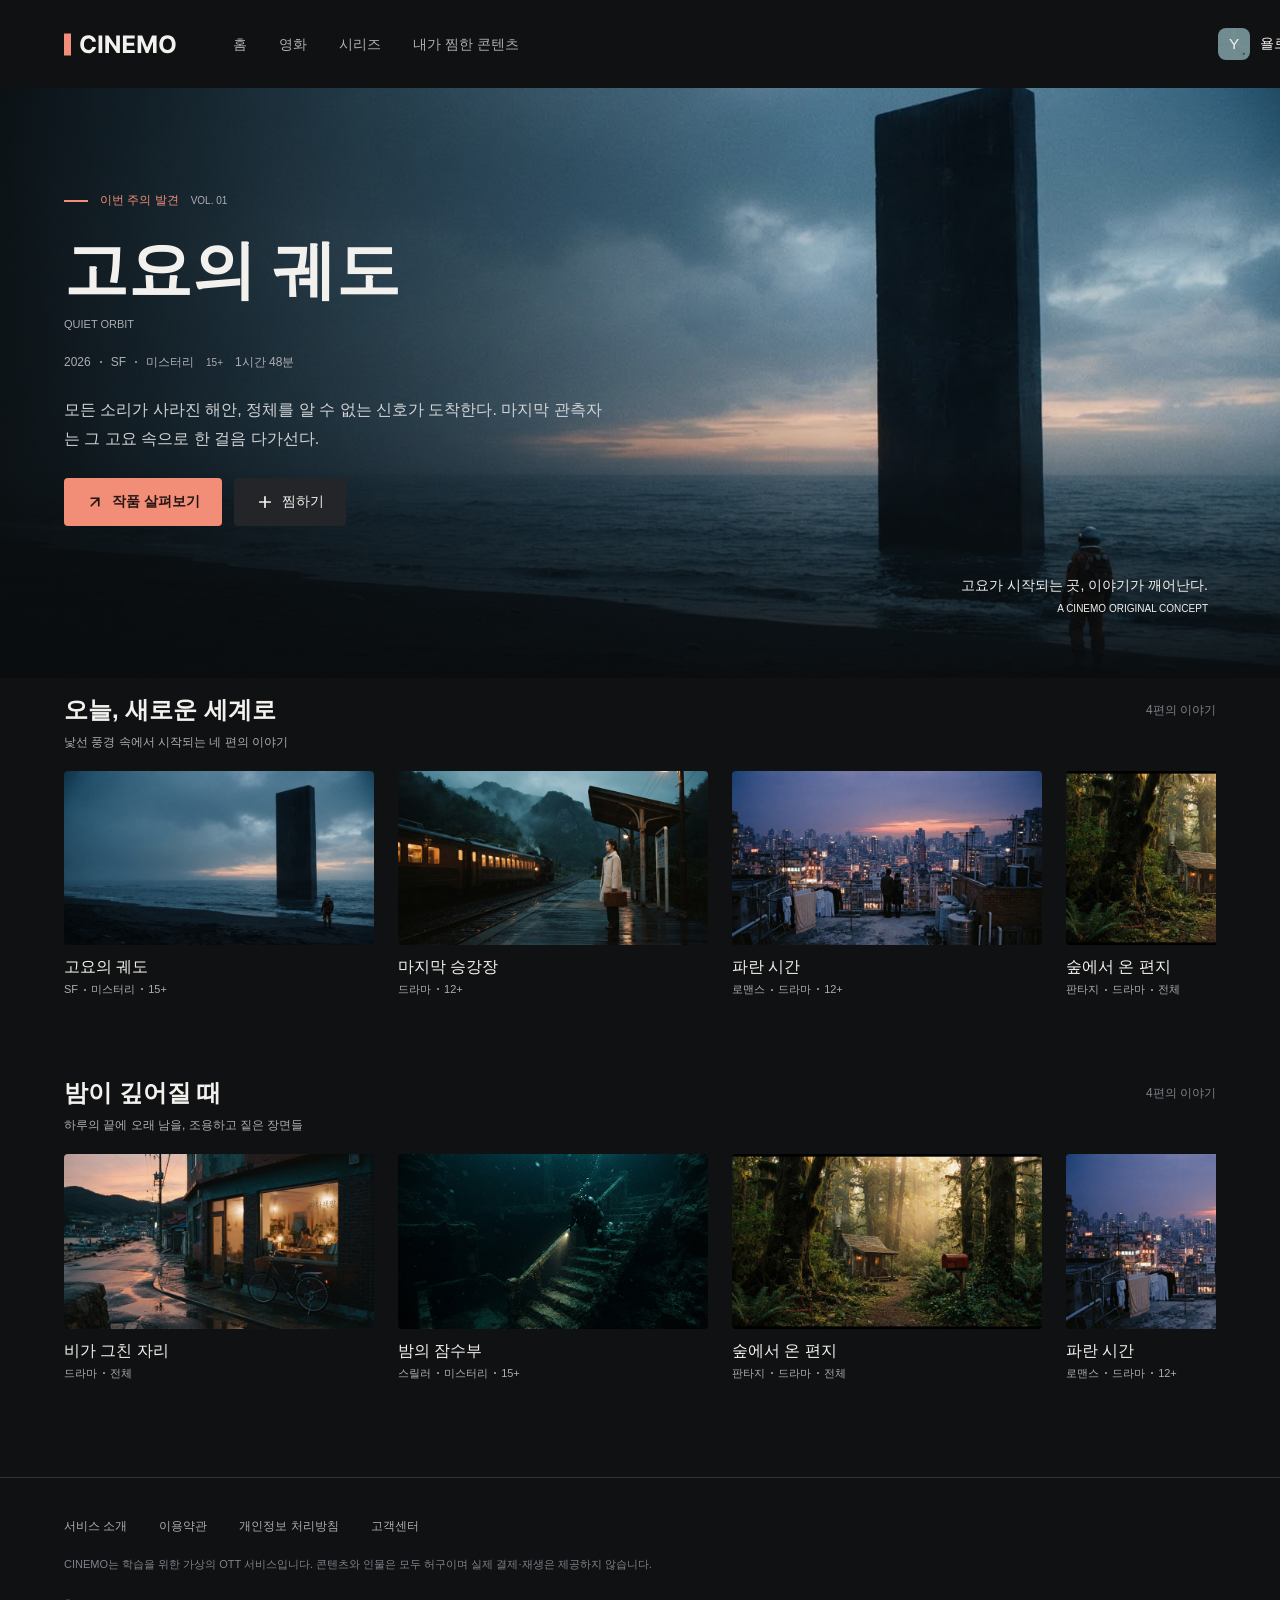
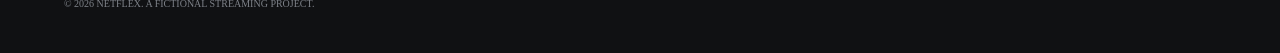
==== commit ab573b38: "css main 위치 조정" ====
--- a/index.html
+++ b/index.html
@@ -312,22 +312,28 @@
         </article>
       </section>
     </main>
-    <footer class="footer">
-      <nav class="footer-navigation">
-        <a href="#" class="footer-link">서비스 소개</a>
-        <a href="#" class="footer-link">이용약관</a>
-        <a href="#" class="footer-link">개인정보 처리방침</a>
-        <a href="#" class="footer-link">고객센터</a>
-      </nav>
-      <section>
-        <p class="project-notice">
-          CINEMO는 학습을 위한 가상의 OTT 서비스입니다.<br class="br-mobile" />
-          콘텐츠와 인물은 모두 허구이며 실제 결제·재생은 제공하지 않습니다.
-        </p>
-      </section>
-      <section>
-        <p class="copyright">© 2026 NETFLEX. A FICTIONAL STREAMING PROJECT.</p>
-      </section>
+    <footer>
+      <div class="footer">
+        <nav class="footer-navigation">
+          <a href="#" class="footer-link">서비스 소개</a>
+          <a href="#" class="footer-link">이용약관</a>
+          <a href="#" class="footer-link">개인정보 처리방침</a>
+          <a href="#" class="footer-link">고객센터</a>
+        </nav>
+        <section>
+          <p class="project-notice">
+            CINEMO는 학습을 위한 가상의 OTT 서비스입니다.<br
+              class="br-mobile"
+            />
+            콘텐츠와 인물은 모두 허구이며 실제 결제·재생은 제공하지 않습니다.
+          </p>
+        </section>
+        <section>
+          <p class="copyright">
+            © 2026 NETFLEX. A FICTIONAL STREAMING PROJECT.
+          </p>
+        </section>
+      </div>
     </footer>
   </body>
 </html>
--- a/styles/style.css
+++ b/styles/style.css
@@ -46,7 +46,7 @@
 }
 
 body {
-  width: min(100%, 1440px);
+  width: 100%;
   height: 900px;
   margin: 0;
   background: var(--background-color);
@@ -66,7 +66,8 @@
 
 /*Header*/
 .header {
-  width: 100%;
+  width: 1440px;
+  margin: 0 auto;
   /* height: 88px; */
   display: flex;
   align-items: center;
@@ -155,17 +156,21 @@
 }
 
 .avatar-y {
+  display: flex;
+  justify-content: center;
+  align-items: center;
+
   font-family: Inter, sans-serif;
   font-weight: normal;
   font-size: 15.36px;
   color: #f3f1ed;
+
   background-image: url(../assets/avatar/Avatar-s.png);
   background-repeat: no-repeat;
   background-size: cover;
   width: 32px;
   height: 32px;
   border-radius: 8px;
-  line-height: 1.9;
 }
 
 .profile-link {
@@ -178,7 +183,7 @@
 
 /*mainpage-hero*/
 .featured-film {
-  width: min(100vw, 1440px);
+  width: 100%;
   height: 590px;
   position: relative;
   isolation: isolate;
@@ -347,8 +352,10 @@
 
 /*Browse collection*/
 .browse-collections {
-  display: flex;
-  flex-direction: column;
+  max-width: 1440px;
+  display: flex;
+  flex-direction: column;
+  margin: 0 auto;
   padding: 16px 64px 64px;
   gap: 48px;
   line-height: normal;
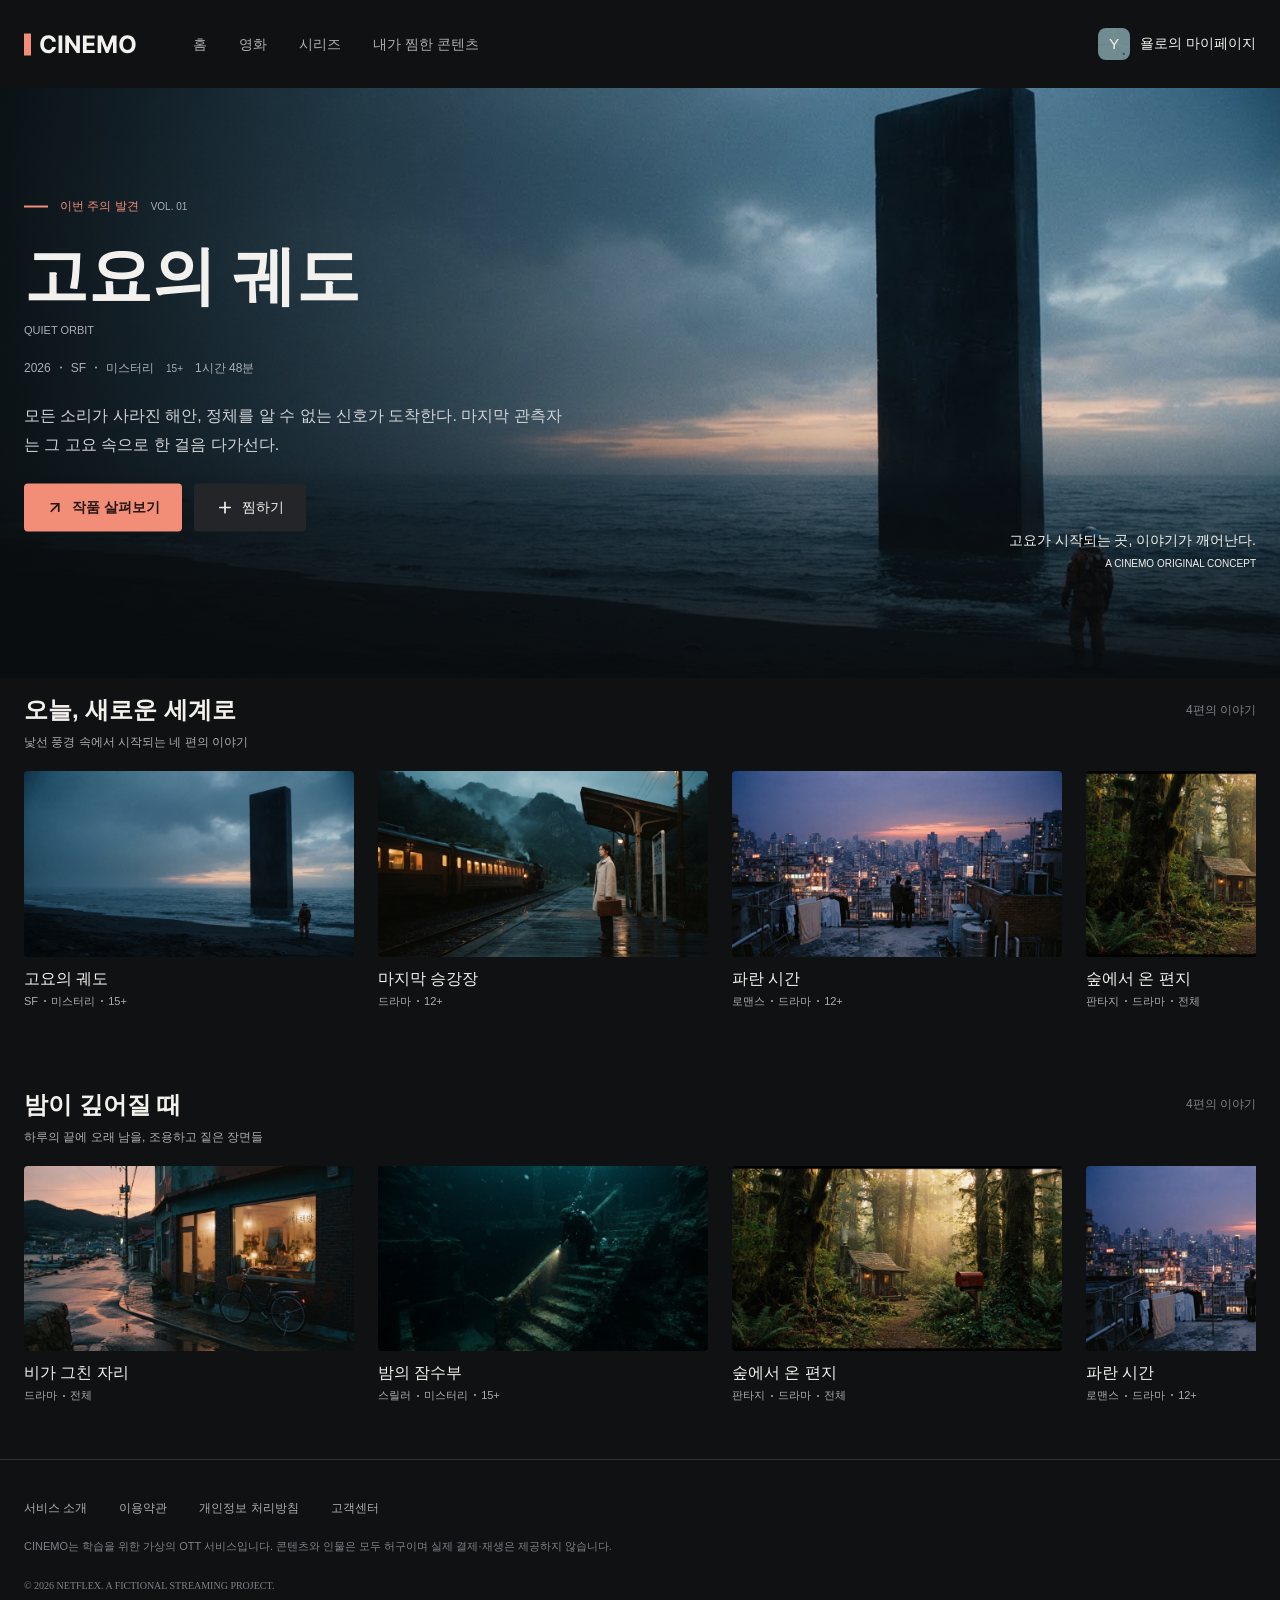
==== commit a82742d3: "잠수 사진 화질 개선 및 메인페이지 리뷰 반영" ====
--- a/index.html
+++ b/index.html
@@ -10,46 +10,47 @@
   <body>
     <header class="header">
       <section class="brand-and-navigation">
-        <div class="netflex-identity">
-          <h1 class="wordmark">
-            <a href="./index.html">
-              <svg
-                class="brand-mark"
-                width="113"
-                height="29"
-                viewBox="0 0 113 29"
-                fill="none"
-                xmlns="http://www.w3.org/2000/svg"
-              >
-                <g clip-path="url(#clip0_2_7727)">
-                  <rect y="3.5" width="7" height="22" fill="#F28D77" />
-                  <path
-                    d="M31.9176 11.6562H28.1847C28.1165 11.1733 27.9773 10.7443 27.767 10.3693C27.5568 9.98864 27.2869 9.66477 26.9574 9.39773C26.6278 9.13068 26.2472 8.92614 25.8153 8.78409C25.3892 8.64205 24.9261 8.57102 24.4261 8.57102C23.5227 8.57102 22.7358 8.79545 22.0653 9.24432C21.3949 9.6875 20.875 10.3352 20.5057 11.1875C20.1364 12.0341 19.9517 13.0625 19.9517 14.2727C19.9517 15.517 20.1364 16.5625 20.5057 17.4091C20.8807 18.2557 21.4034 18.8949 22.0739 19.3267C22.7443 19.7585 23.5199 19.9744 24.4006 19.9744C24.8949 19.9744 25.3523 19.9091 25.7727 19.7784C26.1989 19.6477 26.5767 19.4574 26.9062 19.2074C27.2358 18.9517 27.5085 18.642 27.7244 18.2784C27.946 17.9148 28.0994 17.5 28.1847 17.0341L31.9176 17.0511C31.821 17.8523 31.5795 18.625 31.1932 19.3693C30.8125 20.108 30.2983 20.7699 29.6506 21.3551C29.0085 21.9347 28.2415 22.3949 27.3494 22.7358C26.4631 23.071 25.4602 23.2386 24.3409 23.2386C22.7841 23.2386 21.392 22.8864 20.1648 22.1818C18.9432 21.4773 17.9773 20.4574 17.267 19.1222C16.5625 17.7869 16.2102 16.1705 16.2102 14.2727C16.2102 12.3693 16.5682 10.75 17.2841 9.41477C18 8.07955 18.9716 7.0625 20.1989 6.36364C21.4261 5.65909 22.8068 5.30682 24.3409 5.30682C25.3523 5.30682 26.2898 5.44886 27.1534 5.73295C28.0227 6.01705 28.7926 6.43182 29.4631 6.97727C30.1335 7.51704 30.679 8.17898 31.0994 8.96307C31.5256 9.74716 31.7983 10.6449 31.9176 11.6562ZM38.2543 5.54545V23H34.5639V5.54545H38.2543ZM55.8899 5.54545V23H52.7024L45.1087 12.0142H44.9808V23H41.2905V5.54545H44.5291L52.0632 16.5227H52.2166V5.54545H55.8899ZM58.9389 23V5.54545H70.7003V8.58807H62.6293V12.7472H70.0952V15.7898H62.6293V19.9574H70.7344V23H58.9389ZM73.6342 5.54545H78.1854L82.9922 17.2727H83.1967L88.0035 5.54545H92.5547V23H88.9751V11.6392H88.8303L84.3132 22.9148H81.8757L77.3587 11.5966H77.2138V23H73.6342V5.54545ZM111.635 14.2727C111.635 16.1761 111.274 17.7955 110.553 19.1307C109.837 20.4659 108.859 21.4858 107.621 22.1903C106.388 22.8892 105.001 23.2386 103.462 23.2386C101.911 23.2386 100.518 22.8864 99.2855 22.1818C98.0526 21.4773 97.0781 20.4574 96.3622 19.1222C95.6463 17.7869 95.2884 16.1705 95.2884 14.2727C95.2884 12.3693 95.6463 10.75 96.3622 9.41477C97.0781 8.07955 98.0526 7.0625 99.2855 6.36364C100.518 5.65909 101.911 5.30682 103.462 5.30682C105.001 5.30682 106.388 5.65909 107.621 6.36364C108.859 7.0625 109.837 8.07955 110.553 9.41477C111.274 10.75 111.635 12.3693 111.635 14.2727ZM107.893 14.2727C107.893 13.0398 107.709 12 107.339 11.1534C106.976 10.3068 106.462 9.66477 105.797 9.22727C105.132 8.78977 104.354 8.57102 103.462 8.57102C102.57 8.57102 101.791 8.78977 101.126 9.22727C100.462 9.66477 99.9446 10.3068 99.5753 11.1534C99.2116 12 99.0298 13.0398 99.0298 14.2727C99.0298 15.5057 99.2116 16.5455 99.5753 17.392C99.9446 18.2386 100.462 18.8807 101.126 19.3182C101.791 19.7557 102.57 19.9744 103.462 19.9744C104.354 19.9744 105.132 19.7557 105.797 19.3182C106.462 18.8807 106.976 18.2386 107.339 17.392C107.709 16.5455 107.893 15.5057 107.893 14.2727Z"
-                    fill="#F3F1ED"
-                  />
-                </g>
-                <defs>
-                  <clipPath id="clip0_2_7727">
-                    <rect width="113" height="29" fill="white" />
-                  </clipPath>
-                </defs>
-              </svg>
-            </a>
-          </h1>
+        <div class="logo-and-nav">
+          <div class="netflex-identity">
+            <h1 class="wordmark">
+              <a href="./index.html">
+                <svg
+                  class="brand-mark"
+                  width="113"
+                  height="29"
+                  viewBox="0 0 113 29"
+                  fill="none"
+                  xmlns="http://www.w3.org/2000/svg"
+                >
+                  <g clip-path="url(#clip0_2_7727)">
+                    <rect y="3.5" width="7" height="22" fill="#F28D77" />
+                    <path
+                      d="M31.9176 11.6562H28.1847C28.1165 11.1733 27.9773 10.7443 27.767 10.3693C27.5568 9.98864 27.2869 9.66477 26.9574 9.39773C26.6278 9.13068 26.2472 8.92614 25.8153 8.78409C25.3892 8.64205 24.9261 8.57102 24.4261 8.57102C23.5227 8.57102 22.7358 8.79545 22.0653 9.24432C21.3949 9.6875 20.875 10.3352 20.5057 11.1875C20.1364 12.0341 19.9517 13.0625 19.9517 14.2727C19.9517 15.517 20.1364 16.5625 20.5057 17.4091C20.8807 18.2557 21.4034 18.8949 22.0739 19.3267C22.7443 19.7585 23.5199 19.9744 24.4006 19.9744C24.8949 19.9744 25.3523 19.9091 25.7727 19.7784C26.1989 19.6477 26.5767 19.4574 26.9062 19.2074C27.2358 18.9517 27.5085 18.642 27.7244 18.2784C27.946 17.9148 28.0994 17.5 28.1847 17.0341L31.9176 17.0511C31.821 17.8523 31.5795 18.625 31.1932 19.3693C30.8125 20.108 30.2983 20.7699 29.6506 21.3551C29.0085 21.9347 28.2415 22.3949 27.3494 22.7358C26.4631 23.071 25.4602 23.2386 24.3409 23.2386C22.7841 23.2386 21.392 22.8864 20.1648 22.1818C18.9432 21.4773 17.9773 20.4574 17.267 19.1222C16.5625 17.7869 16.2102 16.1705 16.2102 14.2727C16.2102 12.3693 16.5682 10.75 17.2841 9.41477C18 8.07955 18.9716 7.0625 20.1989 6.36364C21.4261 5.65909 22.8068 5.30682 24.3409 5.30682C25.3523 5.30682 26.2898 5.44886 27.1534 5.73295C28.0227 6.01705 28.7926 6.43182 29.4631 6.97727C30.1335 7.51704 30.679 8.17898 31.0994 8.96307C31.5256 9.74716 31.7983 10.6449 31.9176 11.6562ZM38.2543 5.54545V23H34.5639V5.54545H38.2543ZM55.8899 5.54545V23H52.7024L45.1087 12.0142H44.9808V23H41.2905V5.54545H44.5291L52.0632 16.5227H52.2166V5.54545H55.8899ZM58.9389 23V5.54545H70.7003V8.58807H62.6293V12.7472H70.0952V15.7898H62.6293V19.9574H70.7344V23H58.9389ZM73.6342 5.54545H78.1854L82.9922 17.2727H83.1967L88.0035 5.54545H92.5547V23H88.9751V11.6392H88.8303L84.3132 22.9148H81.8757L77.3587 11.5966H77.2138V23H73.6342V5.54545ZM111.635 14.2727C111.635 16.1761 111.274 17.7955 110.553 19.1307C109.837 20.4659 108.859 21.4858 107.621 22.1903C106.388 22.8892 105.001 23.2386 103.462 23.2386C101.911 23.2386 100.518 22.8864 99.2855 22.1818C98.0526 21.4773 97.0781 20.4574 96.3622 19.1222C95.6463 17.7869 95.2884 16.1705 95.2884 14.2727C95.2884 12.3693 95.6463 10.75 96.3622 9.41477C97.0781 8.07955 98.0526 7.0625 99.2855 6.36364C100.518 5.65909 101.911 5.30682 103.462 5.30682C105.001 5.30682 106.388 5.65909 107.621 6.36364C108.859 7.0625 109.837 8.07955 110.553 9.41477C111.274 10.75 111.635 12.3693 111.635 14.2727ZM107.893 14.2727C107.893 13.0398 107.709 12 107.339 11.1534C106.976 10.3068 106.462 9.66477 105.797 9.22727C105.132 8.78977 104.354 8.57102 103.462 8.57102C102.57 8.57102 101.791 8.78977 101.126 9.22727C100.462 9.66477 99.9446 10.3068 99.5753 11.1534C99.2116 12 99.0298 13.0398 99.0298 14.2727C99.0298 15.5057 99.2116 16.5455 99.5753 17.392C99.9446 18.2386 100.462 18.8807 101.126 19.3182C101.791 19.7557 102.57 19.9744 103.462 19.9744C104.354 19.9744 105.132 19.7557 105.797 19.3182C106.462 18.8807 106.976 18.2386 107.339 17.392C107.709 16.5455 107.893 15.5057 107.893 14.2727Z"
+                      fill="#F3F1ED"
+                    />
+                  </g>
+                  <defs>
+                    <clipPath id="clip0_2_7727">
+                      <rect width="113" height="29" fill="white" />
+                    </clipPath>
+                  </defs>
+                </svg>
+              </a>
+            </h1>
+          </div>
+          <nav class="primary-navigation">
+            <ul>
+              <li><a href="./index.html" class="navigation-link">홈</a></li>
+              <li><a href="#" class="navigation-link">영화</a></li>
+              <li><a href="#" class="navigation-link">시리즈</a></li>
+              <li>
+                <a href="./mypage.html" class="navigation-link"
+                  >내가 찜한 콘텐츠</a
+                >
+              </li>
+            </ul>
+          </nav>
         </div>
-        <nav class="primary-navigation">
-          <ul>
-            <li><a href="./index.html" class="navigation-link">홈</a></li>
-            <li><a href="#" class="navigation-link">영화</a></li>
-            <li><a href="#" class="navigation-link">시리즈</a></li>
-            <li>
-              <a href="./mypage.html" class="navigation-link"
-                >내가 찜한 콘텐츠</a
-              >
-            </li>
-          </ul>
-        </nav>
-
         <div>
           <a href="./mypage.html" class="my-page-link">
             <span class="avatar-y">Y</span>
@@ -58,7 +59,9 @@
           </a>
         </div>
       </section>
-      <nav class="mobile-navigation">
+
+      <!-- 모바일일때 내려가는 걸로 구현 -->
+      <!-- <nav class="mobile-navigation">
         <ul>
           <li><a href="./index.html" class="navigation-link">홈</a></li>
           <li><a href="#" class="navigation-link">영화</a></li>
@@ -67,7 +70,7 @@
             <a href="./mypage.html" class="navigation-link">내가 찜한 콘텐츠</a>
           </li>
         </ul>
-      </nav>
+      </nav> -->
     </header>
     <main>
       <section class="featured-film">
@@ -76,87 +79,90 @@
           src="./assets/img/quiet-orbit.png"
           alt="어두운 바닷가에 거대한 비석이 서 있고 그 앞에서 한명의 사람이 바라보고 있다"
         />
-
-        <div class="featured-story">
-          <div class="editorial-label">
-            <span class="collection-label">이번 주의 발견</span>
-            <span class="collection-number">VOL. 01</span>
-          </div>
-
-          <div class="film-title">
-            <h1 class="korean-title">고요의 궤도</h1>
-            <p class="english-title">QUIET ORBIT</p>
-          </div>
-
-          <div class="film-metadata">
-            <p class="year-and-genre">
-              <span class="year deco-dot">2026</span>
-              <span class="genre deco-dot">SF</span>
-              <span class="genre deco-dot">미스터리</span>
+        <div class="absolute-part">
+          <div class="featured-story">
+            <div class="editorial-label">
+              <span class="collection-label">이번 주의 발견</span>
+              <span class="collection-number">VOL. 01</span>
+            </div>
+
+            <div class="film-title">
+              <h2 class="korean-title">고요의 궤도</h2>
+              <p class="english-title">QUIET ORBIT</p>
+            </div>
+
+            <div class="film-metadata">
+              <p class="year-and-genre">
+                <span class="year deco-dot">2026</span>
+                <span class="genre deco-dot">SF</span>
+                <span class="genre deco-dot">미스터리</span>
+              </p>
+              <p class="age-rating">15+</p>
+              <p class="duration">1시간 48분</p>
+            </div>
+
+            <p class="synopsis">
+              모든 소리가 사라진 해안, 정체를 알 수 없는 신호가 도착한다. 마지막
+              관측자는 그 고요 속으로 한 걸음 다가선다.
             </p>
-            <p class="age-rating">15+</p>
-            <p class="duration">1시간 48분</p>
-          </div>
-
-          <p class="synopsis">
-            모든 소리가 사라진 해안, 정체를 알 수 없는 신호가 도착한다. 마지막
-            관측자는 그 고요 속으로 한 걸음 다가선다.
-          </p>
-
-          <div class="film-actions">
-            <button type="button" class="button-detail">
-              <svg
-                class="arrow-up-right"
-                width="18"
-                height="18"
-                viewBox="0 0 18 18"
-                fill="none"
-                xmlns="http://www.w3.org/2000/svg"
-              >
-                <path
-                  d="M12.7494 12.7494V5.2506H5.25061M12.7494 5.2506L5.25061 12.7494"
-                  stroke-width="1.7"
-                  stroke-linecap="round"
-                  stroke="#241512"
-                />
-              </svg>
-
-              작품 살펴보기
-            </button>
-
-            <button type="button" class="button-save">
-              <svg
-                class="plus"
-                width="18"
-                height="18"
-                viewBox="0 0 18 18"
-                fill="none"
-                xmlns="http://www.w3.org/2000/svg"
-              >
-                <path
-                  d="M3.74939 9H8.99999M8.99999 9H14.2506M8.99999 9V3.7494M8.99999 9V14.2506"
-                  stroke-width="1.7"
-                  stroke-linecap="round"
-                  stroke="#F3F1ED"
-                />
-              </svg>
-
-              찜하기
-            </button>
-          </div>
-        </div>
-
-        <div class="editorial-aside">
-          <p class="editorial-quote">고요가 시작되는 곳, 이야기가 깨어난다.</p>
-          <p class="collection-description">A CINEMO ORIGINAL CONCEPT</p>
+
+            <div class="film-actions">
+              <button type="button" class="button-detail">
+                <svg
+                  class="arrow-up-right"
+                  width="18"
+                  height="18"
+                  viewBox="0 0 18 18"
+                  fill="none"
+                  xmlns="http://www.w3.org/2000/svg"
+                >
+                  <path
+                    d="M12.7494 12.7494V5.2506H5.25061M12.7494 5.2506L5.25061 12.7494"
+                    stroke-width="1.7"
+                    stroke-linecap="round"
+                    stroke="#241512"
+                  />
+                </svg>
+
+                작품 살펴보기
+              </button>
+
+              <button type="button" class="button-save">
+                <svg
+                  class="plus"
+                  width="18"
+                  height="18"
+                  viewBox="0 0 18 18"
+                  fill="none"
+                  xmlns="http://www.w3.org/2000/svg"
+                >
+                  <path
+                    d="M3.74939 9H8.99999M8.99999 9H14.2506M8.99999 9V3.7494M8.99999 9V14.2506"
+                    stroke-width="1.7"
+                    stroke-linecap="round"
+                    stroke="#F3F1ED"
+                  />
+                </svg>
+
+                찜하기
+              </button>
+            </div>
+          </div>
+
+          <div class="editorial-aside">
+            <p class="editorial-quote">
+              고요가 시작되는 곳, 이야기가 깨어난다.
+            </p>
+            <p class="collection-description">A CINEMO ORIGINAL CONCEPT</p>
+          </div>
         </div>
       </section>
 
-      <section class="browse-collections">
-        <article class="content-collection">
+      <ul class="browse-collections">
+        <li class="content-collection">
           <div class="collection-introduction">
             <div class="section-heading">
-              <p class="title">오늘, 새로운 세계로</p>
+              <h2 class="title">오늘, 새로운 세계로</h2>
               <p class="section-note">4편의 이야기</p>
             </div>
             <p class="collection-description">
@@ -164,80 +170,88 @@
             </p>
           </div>
 
-          <div class="horizontal-scroll-content">
-            <a href="#" class="content-card">
-              <img
-                class="artwork"
-                src="./assets/img/quiet-orbit.png"
-                alt="어두운 바닷가에 거대한 비석이 서 있고 그 앞에서 한명의 사람이 바라보고 있다"
-              />
-
-              <div class="content-details">
-                <p class="title">고요의 궤도</p>
-                <p class="metadata">
-                  <span class="deco-dot">SF</span>
-                  <span class="deco-dot">미스터리</span>
-                  <span class="deco-dot">15+</span>
-                </p>
-              </div>
-            </a>
-
-            <a href="#" class="content-card">
-              <img
-                class="artwork"
-                src="./assets/img/last-platform.png"
-                alt="아두운 간이역에서 코트를 입고 서류 가방을 든 여성이 기차를 기다리고 있다."
-              />
-
-              <div class="content-details">
-                <p class="title">마지막 승강장</p>
-                <p class="metadata">
-                  <span class="deco-dot">드라마</span>
-                  <span class="deco-dot">12+</span>
-                </p>
-              </div>
-            </a>
-
-            <a href="#" class="content-card">
-              <img
-                class="artwork"
-                src="./assets/img/blue-hour.png"
-                alt="해질녘 어느 건물의 옥상에서 도시의 전경을 바라보는 남녀"
-              />
-
-              <div class="content-details">
-                <p class="title">파란 시간</p>
-                <p class="metadata">
-                  <span class="deco-dot">로맨스</span>
-                  <span class="deco-dot">드라마</span>
-                  <span class="deco-dot">12+</span>
-                </p>
-              </div>
-            </a>
-
-            <a href="#" class="content-card">
-              <img
-                class="artwork"
-                src="./assets/img/forest-letter.png"
-                alt="울창한 숲 속 오두막에 빛이 내리쬐고 있다."
-              />
-
-              <div class="content-details">
-                <p class="title">숲에서 온 편지</p>
-                <p class="metadata">
-                  <span class="deco-dot">판타지</span>
-                  <span class="deco-dot">드라마</span>
-                  <span class="deco-dot">전체</span>
-                </p>
-              </div>
-            </a>
-          </div>
-        </article>
-
-        <article class="content-collection">
+          <ul class="horizontal-scroll-content">
+            <li>
+              <a href="#" class="content-card">
+                <img
+                  class="artwork"
+                  src="./assets/img/quiet-orbit.png"
+                  alt="어두운 바닷가에 거대한 비석이 서 있고 그 앞에서 한명의 사람이 바라보고 있다"
+                />
+
+                <div class="content-details">
+                  <h3 class="title">고요의 궤도</h3>
+                  <p class="metadata">
+                    <span class="deco-dot">SF</span>
+                    <span class="deco-dot">미스터리</span>
+                    <span class="deco-dot">15+</span>
+                  </p>
+                </div>
+              </a>
+            </li>
+
+            <li>
+              <a href="#" class="content-card">
+                <img
+                  class="artwork"
+                  src="./assets/img/last-platform.png"
+                  alt="아두운 간이역에서 코트를 입고 서류 가방을 든 여성이 기차를 기다리고 있다."
+                />
+
+                <div class="content-details">
+                  <h3 class="title">마지막 승강장</h3>
+                  <p class="metadata">
+                    <span class="deco-dot">드라마</span>
+                    <span class="deco-dot">12+</span>
+                  </p>
+                </div>
+              </a>
+            </li>
+
+            <li>
+              <a href="#" class="content-card">
+                <img
+                  class="artwork"
+                  src="./assets/img/blue-hour.png"
+                  alt="해질녘 어느 건물의 옥상에서 도시의 전경을 바라보는 남녀"
+                />
+
+                <div class="content-details">
+                  <h3 class="title">파란 시간</h3>
+                  <p class="metadata">
+                    <span class="deco-dot">로맨스</span>
+                    <span class="deco-dot">드라마</span>
+                    <span class="deco-dot">12+</span>
+                  </p>
+                </div>
+              </a>
+            </li>
+
+            <li>
+              <a href="#" class="content-card">
+                <img
+                  class="artwork"
+                  src="./assets/img/forest-letter.png"
+                  alt="울창한 숲 속 오두막에 빛이 내리쬐고 있다."
+                />
+
+                <div class="content-details">
+                  <h3 class="title">숲에서 온 편지</h3>
+                  <p class="metadata">
+                    <span class="deco-dot">판타지</span>
+                    <span class="deco-dot">드라마</span>
+                    <span class="deco-dot">전체</span>
+                  </p>
+                </div>
+              </a>
+            </li>
+          </ul>
+        </li>
+
+        <li class="content-collection">
           <div class="collection-introduction">
             <div class="section-heading">
-              <p class="title">밤이 깊어질 때</p>
+              <h3 class="title">밤이 깊어질 때</h3>
               <p class="section-note">4편의 이야기</p>
             </div>
             <p class="collection-description">
@@ -245,72 +259,80 @@
             </p>
           </div>
 
-          <div class="horizontal-scroll-content">
-            <a href="#" class="content-card">
-              <img
-                class="artwork"
-                src="./assets/img/after-rain.png"
-                alt="해질녘거리 바다 책방이라는 가게 안에서 남성이 책을 읽고 있다"
-              />
-              <div class="content-details">
-                <p class="title">비가 그친 자리</p>
-                <p class="metadata">
-                  <span class="deco-dot">드라마</span>
-                  <span class="deco-dot">전체</span>
-                </p>
-              </div>
-            </a>
-
-            <a href="#" class="content-card">
-              <img
-                class="artwork"
-                src="./assets/img/night-diver.png"
-                alt="바닷속 계단에 잠수부가 난간을 잡고 내려가고 있다"
-              />
-              <div class="content-details">
-                <p class="title">밤의 잠수부</p>
-                <p class="metadata">
-                  <span class="deco-dot">스릴러</span>
-                  <span class="deco-dot">미스터리</span>
-                  <span class="deco-dot">15+</span>
-                </p>
-              </div>
-            </a>
-
-            <a href="#" class="content-card">
-              <img
-                class="artwork"
-                src="./assets/img/forest-letter.png"
-                alt="울창한 숲 속 오두막에 빛이 내리쬐고 있다."
-              />
-              <div class="content-details">
-                <p class="title">숲에서 온 편지</p>
-                <p class="metadata">
-                  <span class="deco-dot">판타지</span>
-                  <span class="deco-dot">드라마</span>
-                  <span class="deco-dot">전체</span>
-                </p>
-              </div>
-            </a>
-
-            <a href="#" class="content-card">
-              <img
-                class="artwork"
-                src="./assets/img/blue-hour.png"
-                alt="해질녘 어느 건물의 옥상에서 도시의 전경을 바라보는 남녀"
-              />
-              <div class="content-details">
-                <p class="title">파란 시간</p>
-                <p class="metadata">
-                  <span class="deco-dot">로맨스</span>
-                  <span class="deco-dot">드라마</span>
-                  <span class="deco-dot">12+</span>
-                </p>
-              </div>
-            </a>
-          </div>
-        </article>
-      </section>
+          <ul class="horizontal-scroll-content">
+            <li>
+              <a href="#" class="content-card">
+                <img
+                  class="artwork"
+                  src="./assets/img/after-rain.png"
+                  alt="해질녘거리 바다 책방이라는 가게 안에서 남성이 책을 읽고 있다"
+                />
+                <div class="content-details">
+                  <h3 class="title">비가 그친 자리</h3>
+                  <p class="metadata">
+                    <span class="deco-dot">드라마</span>
+                    <span class="deco-dot">전체</span>
+                  </p>
+                </div>
+              </a>
+            </li>
+
+            <li>
+              <a href="#" class="content-card">
+                <img
+                  class="artwork"
+                  src="./assets/img/night-diver.png"
+                  alt="바닷속 계단에 잠수부가 난간을 잡고 내려가고 있다"
+                />
+                <div class="content-details">
+                  <h3 class="title">밤의 잠수부</h3>
+                  <p class="metadata">
+                    <span class="deco-dot">스릴러</span>
+                    <span class="deco-dot">미스터리</span>
+                    <span class="deco-dot">15+</span>
+                  </p>
+                </div>
+              </a>
+            </li>
+
+            <li>
+              <a href="#" class="content-card">
+                <img
+                  class="artwork"
+                  src="./assets/img/forest-letter.png"
+                  alt="울창한 숲 속 오두막에 빛이 내리쬐고 있다."
+                />
+                <div class="content-details">
+                  <h3 class="title">숲에서 온 편지</h3>
+                  <p class="metadata">
+                    <span class="deco-dot">판타지</span>
+                    <span class="deco-dot">드라마</span>
+                    <span class="deco-dot">전체</span>
+                  </p>
+                </div>
+              </a>
+            </li>
+
+            <li>
+              <a href="#" class="content-card">
+                <img
+                  class="artwork"
+                  src="./assets/img/blue-hour.png"
+                  alt="해질녘 어느 건물의 옥상에서 도시의 전경을 바라보는 남녀"
+                />
+                <div class="content-details">
+                  <h3 class="title">파란 시간</h3>
+                  <p class="metadata">
+                    <span class="deco-dot">로맨스</span>
+                    <span class="deco-dot">드라마</span>
+                    <span class="deco-dot">12+</span>
+                  </p>
+                </div>
+              </a>
+            </li>
+          </ul>
+        </li>
+      </ul>
     </main>
     <footer>
       <div class="footer">
@@ -320,19 +342,11 @@
           <a href="#" class="footer-link">개인정보 처리방침</a>
           <a href="#" class="footer-link">고객센터</a>
         </nav>
-        <section>
-          <p class="project-notice">
-            CINEMO는 학습을 위한 가상의 OTT 서비스입니다.<br
-              class="br-mobile"
-            />
-            콘텐츠와 인물은 모두 허구이며 실제 결제·재생은 제공하지 않습니다.
-          </p>
-        </section>
-        <section>
-          <p class="copyright">
-            © 2026 NETFLEX. A FICTIONAL STREAMING PROJECT.
-          </p>
-        </section>
+        <p class="project-notice">
+          CINEMO는 학습을 위한 가상의 OTT 서비스입니다.<br class="br-mobile" />
+          콘텐츠와 인물은 모두 허구이며 실제 결제·재생은 제공하지 않습니다.
+        </p>
+        <p class="copyright">© 2026 NETFLEX. A FICTIONAL STREAMING PROJECT.</p>
       </div>
     </footer>
   </body>
--- a/styles/style.css
+++ b/styles/style.css
@@ -66,12 +66,12 @@
 
 /*Header*/
 .header {
-  width: 1440px;
+  max-width: 1440px;
   margin: 0 auto;
   /* height: 88px; */
   display: flex;
   align-items: center;
-  padding: 28px 64px;
+  padding: 28px 24px;
   gap: 56px;
   line-height: normal;
 }
@@ -99,6 +99,13 @@
   height: 29px;
 }
 
+.logo-and-nav {
+  display: flex;
+  gap: 56px;
+  flex-grow: 1;
+  align-items: center;
+}
+
 .primary-navigation {
   flex-grow: 1;
 }
@@ -113,9 +120,9 @@
   /* line-height: normal; */
   white-space: nowrap;
 }
-.mobile-navigation {
+/* .mobile-navigation {
   display: none;
-}
+} */
 .navigation-link {
   font-family: Noto-Sans-KR, sans-serif;
   font-weight: normal;
@@ -209,15 +216,32 @@
   pointer-events: none;
 }
 
+.absolute-part {
+  width: min(100vw, 1440px);
+  display: flex;
+  flex-direction: column;
+  position: absolute;
+  top: 50%;
+  left: 50%;
+  transform: translate(-50%, -50%);
+  padding: 0 24px;
+}
 .featured-story {
-  display: flex;
-  flex-direction: column;
-  position: absolute;
-  top: 104px;
-  left: 64px;
   width: 540px;
+  display: flex;
+  flex-direction: column;
   z-index: 1;
   gap: 24px;
+}
+
+.editorial-aside {
+  justify-self: flex-end;
+  align-self: flex-end;
+
+  display: flex;
+  flex-direction: column;
+  align-items: flex-end;
+  gap: 8px;
 }
 .editorial-label {
   position: relative;
@@ -332,15 +356,6 @@
   background-color: var(--bt-se-color);
 }
 
-.editorial-aside {
-  position: absolute;
-  right: 72px;
-  bottom: 64px;
-  display: flex;
-  flex-direction: column;
-  align-items: flex-end;
-  gap: 8px;
-}
 .editorial-quote {
   font-size: 14px;
   font-weight: 400;
@@ -356,7 +371,7 @@
   display: flex;
   flex-direction: column;
   margin: 0 auto;
-  padding: 16px 64px 64px;
+  padding: 16px 24px 24px;
   gap: 48px;
   line-height: normal;
 }
@@ -397,8 +412,11 @@
 .horizontal-scroll-content {
   display: flex;
   gap: 24px;
-  width: 100%;
   overflow-x: auto;
+}
+.horizontal-scroll-content li {
+  display: flex;
+  flex-shrink: 0;
 }
 
 ::-webkit-scrollbar {
@@ -421,7 +439,7 @@
   flex-shrink: 0;
 }
 .content-card .artwork {
-  width: calc((1440px - 72px - 128px) / 4);
+  width: 330px;
   aspect-ratio: 16/9;
   border-radius: 4px;
 }
@@ -792,12 +810,16 @@
 }
 
 /*Footer*/
-
+footer {
+  border-top: 1px solid #303237;
+}
 .footer {
-  display: flex;
-  flex-direction: column;
-  padding: 40px 64px;
-  border-top: 1px solid #303237;
+  max-width: 1440px;
+  margin: 0 auto;
+
+  display: flex;
+  flex-direction: column;
+  padding: 40px 24px;
   gap: 20px;
 }
 
@@ -904,16 +926,21 @@
   }
 
   .brand-and-navigation {
-    height: 72px;
+    height: 120px;
     justify-content: space-between;
   }
-  .primary-navigation {
+  /* .primary-navigation {
     display: none;
-  }
-  .mobile-navigation {
+  } */
+  /* .mobile-navigation {
     display: flex;
     align-items: center;
     height: 48px;
+  } */
+  .logo-and-nav {
+    flex-direction: column;
+    align-items: start;
+    gap: 20px;
   }
   .mobile-navigation ul {
     height: 17px;
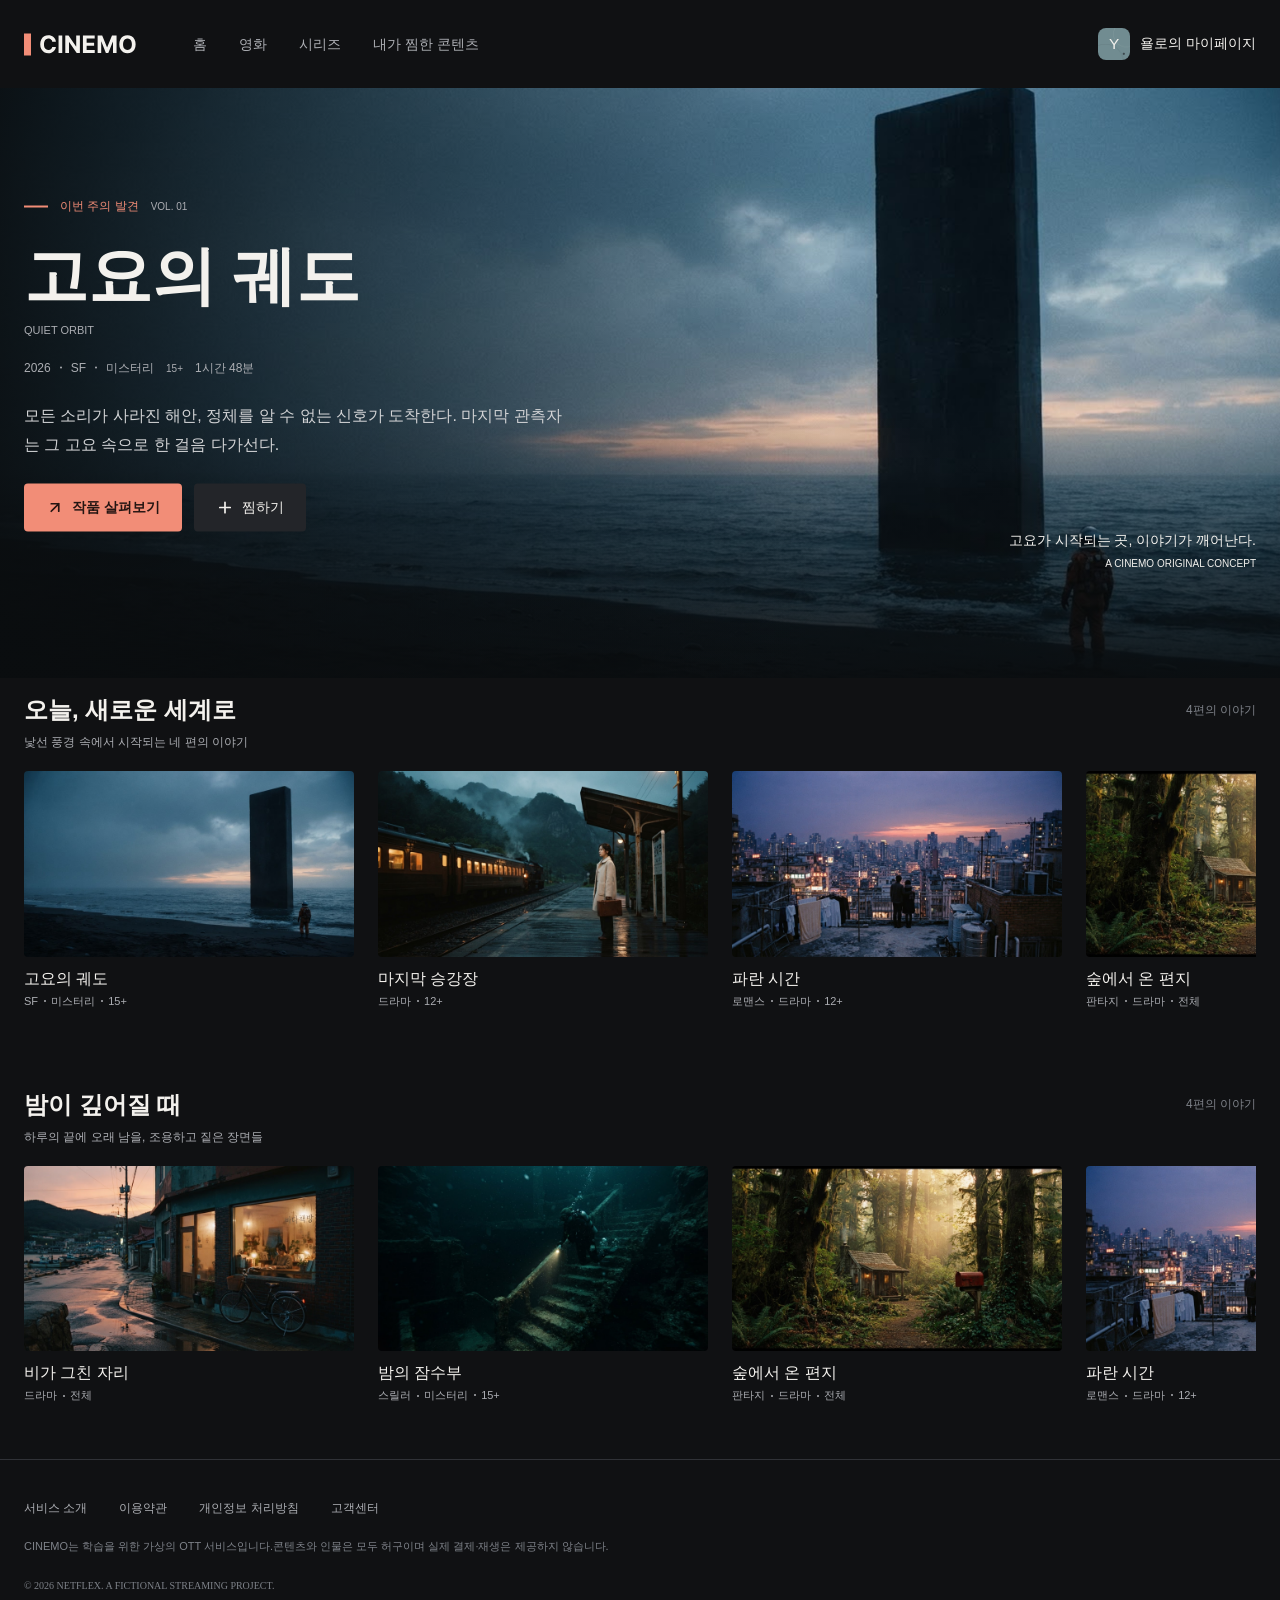
==== commit a9bff956: "footer br, html heading, 헤더 그리드에서 플렉스로 변경" ====
--- a/index.html
+++ b/index.html
@@ -10,47 +10,45 @@
   <body>
     <header class="header">
       <section class="brand-and-navigation">
-        <div class="logo-and-nav">
-          <div class="netflex-identity">
-            <h1 class="wordmark">
-              <a href="./index.html">
-                <svg
-                  class="brand-mark"
-                  width="113"
-                  height="29"
-                  viewBox="0 0 113 29"
-                  fill="none"
-                  xmlns="http://www.w3.org/2000/svg"
-                >
-                  <g clip-path="url(#clip0_2_7727)">
-                    <rect y="3.5" width="7" height="22" fill="#F28D77" />
-                    <path
-                      d="M31.9176 11.6562H28.1847C28.1165 11.1733 27.9773 10.7443 27.767 10.3693C27.5568 9.98864 27.2869 9.66477 26.9574 9.39773C26.6278 9.13068 26.2472 8.92614 25.8153 8.78409C25.3892 8.64205 24.9261 8.57102 24.4261 8.57102C23.5227 8.57102 22.7358 8.79545 22.0653 9.24432C21.3949 9.6875 20.875 10.3352 20.5057 11.1875C20.1364 12.0341 19.9517 13.0625 19.9517 14.2727C19.9517 15.517 20.1364 16.5625 20.5057 17.4091C20.8807 18.2557 21.4034 18.8949 22.0739 19.3267C22.7443 19.7585 23.5199 19.9744 24.4006 19.9744C24.8949 19.9744 25.3523 19.9091 25.7727 19.7784C26.1989 19.6477 26.5767 19.4574 26.9062 19.2074C27.2358 18.9517 27.5085 18.642 27.7244 18.2784C27.946 17.9148 28.0994 17.5 28.1847 17.0341L31.9176 17.0511C31.821 17.8523 31.5795 18.625 31.1932 19.3693C30.8125 20.108 30.2983 20.7699 29.6506 21.3551C29.0085 21.9347 28.2415 22.3949 27.3494 22.7358C26.4631 23.071 25.4602 23.2386 24.3409 23.2386C22.7841 23.2386 21.392 22.8864 20.1648 22.1818C18.9432 21.4773 17.9773 20.4574 17.267 19.1222C16.5625 17.7869 16.2102 16.1705 16.2102 14.2727C16.2102 12.3693 16.5682 10.75 17.2841 9.41477C18 8.07955 18.9716 7.0625 20.1989 6.36364C21.4261 5.65909 22.8068 5.30682 24.3409 5.30682C25.3523 5.30682 26.2898 5.44886 27.1534 5.73295C28.0227 6.01705 28.7926 6.43182 29.4631 6.97727C30.1335 7.51704 30.679 8.17898 31.0994 8.96307C31.5256 9.74716 31.7983 10.6449 31.9176 11.6562ZM38.2543 5.54545V23H34.5639V5.54545H38.2543ZM55.8899 5.54545V23H52.7024L45.1087 12.0142H44.9808V23H41.2905V5.54545H44.5291L52.0632 16.5227H52.2166V5.54545H55.8899ZM58.9389 23V5.54545H70.7003V8.58807H62.6293V12.7472H70.0952V15.7898H62.6293V19.9574H70.7344V23H58.9389ZM73.6342 5.54545H78.1854L82.9922 17.2727H83.1967L88.0035 5.54545H92.5547V23H88.9751V11.6392H88.8303L84.3132 22.9148H81.8757L77.3587 11.5966H77.2138V23H73.6342V5.54545ZM111.635 14.2727C111.635 16.1761 111.274 17.7955 110.553 19.1307C109.837 20.4659 108.859 21.4858 107.621 22.1903C106.388 22.8892 105.001 23.2386 103.462 23.2386C101.911 23.2386 100.518 22.8864 99.2855 22.1818C98.0526 21.4773 97.0781 20.4574 96.3622 19.1222C95.6463 17.7869 95.2884 16.1705 95.2884 14.2727C95.2884 12.3693 95.6463 10.75 96.3622 9.41477C97.0781 8.07955 98.0526 7.0625 99.2855 6.36364C100.518 5.65909 101.911 5.30682 103.462 5.30682C105.001 5.30682 106.388 5.65909 107.621 6.36364C108.859 7.0625 109.837 8.07955 110.553 9.41477C111.274 10.75 111.635 12.3693 111.635 14.2727ZM107.893 14.2727C107.893 13.0398 107.709 12 107.339 11.1534C106.976 10.3068 106.462 9.66477 105.797 9.22727C105.132 8.78977 104.354 8.57102 103.462 8.57102C102.57 8.57102 101.791 8.78977 101.126 9.22727C100.462 9.66477 99.9446 10.3068 99.5753 11.1534C99.2116 12 99.0298 13.0398 99.0298 14.2727C99.0298 15.5057 99.2116 16.5455 99.5753 17.392C99.9446 18.2386 100.462 18.8807 101.126 19.3182C101.791 19.7557 102.57 19.9744 103.462 19.9744C104.354 19.9744 105.132 19.7557 105.797 19.3182C106.462 18.8807 106.976 18.2386 107.339 17.392C107.709 16.5455 107.893 15.5057 107.893 14.2727Z"
-                      fill="#F3F1ED"
-                    />
-                  </g>
-                  <defs>
-                    <clipPath id="clip0_2_7727">
-                      <rect width="113" height="29" fill="white" />
-                    </clipPath>
-                  </defs>
-                </svg>
-              </a>
-            </h1>
-          </div>
-          <nav class="primary-navigation">
-            <ul>
-              <li><a href="./index.html" class="navigation-link">홈</a></li>
-              <li><a href="#" class="navigation-link">영화</a></li>
-              <li><a href="#" class="navigation-link">시리즈</a></li>
-              <li>
-                <a href="./mypage.html" class="navigation-link"
-                  >내가 찜한 콘텐츠</a
-                >
-              </li>
-            </ul>
-          </nav>
+        <div class="netflex-identity">
+          <h1 class="wordmark">
+            <a href="./index.html">
+              <svg
+                class="brand-mark"
+                width="113"
+                height="29"
+                viewBox="0 0 113 29"
+                fill="none"
+                xmlns="http://www.w3.org/2000/svg"
+              >
+                <g clip-path="url(#clip0_2_7727)">
+                  <rect y="3.5" width="7" height="22" fill="#F28D77" />
+                  <path
+                    d="M31.9176 11.6562H28.1847C28.1165 11.1733 27.9773 10.7443 27.767 10.3693C27.5568 9.98864 27.2869 9.66477 26.9574 9.39773C26.6278 9.13068 26.2472 8.92614 25.8153 8.78409C25.3892 8.64205 24.9261 8.57102 24.4261 8.57102C23.5227 8.57102 22.7358 8.79545 22.0653 9.24432C21.3949 9.6875 20.875 10.3352 20.5057 11.1875C20.1364 12.0341 19.9517 13.0625 19.9517 14.2727C19.9517 15.517 20.1364 16.5625 20.5057 17.4091C20.8807 18.2557 21.4034 18.8949 22.0739 19.3267C22.7443 19.7585 23.5199 19.9744 24.4006 19.9744C24.8949 19.9744 25.3523 19.9091 25.7727 19.7784C26.1989 19.6477 26.5767 19.4574 26.9062 19.2074C27.2358 18.9517 27.5085 18.642 27.7244 18.2784C27.946 17.9148 28.0994 17.5 28.1847 17.0341L31.9176 17.0511C31.821 17.8523 31.5795 18.625 31.1932 19.3693C30.8125 20.108 30.2983 20.7699 29.6506 21.3551C29.0085 21.9347 28.2415 22.3949 27.3494 22.7358C26.4631 23.071 25.4602 23.2386 24.3409 23.2386C22.7841 23.2386 21.392 22.8864 20.1648 22.1818C18.9432 21.4773 17.9773 20.4574 17.267 19.1222C16.5625 17.7869 16.2102 16.1705 16.2102 14.2727C16.2102 12.3693 16.5682 10.75 17.2841 9.41477C18 8.07955 18.9716 7.0625 20.1989 6.36364C21.4261 5.65909 22.8068 5.30682 24.3409 5.30682C25.3523 5.30682 26.2898 5.44886 27.1534 5.73295C28.0227 6.01705 28.7926 6.43182 29.4631 6.97727C30.1335 7.51704 30.679 8.17898 31.0994 8.96307C31.5256 9.74716 31.7983 10.6449 31.9176 11.6562ZM38.2543 5.54545V23H34.5639V5.54545H38.2543ZM55.8899 5.54545V23H52.7024L45.1087 12.0142H44.9808V23H41.2905V5.54545H44.5291L52.0632 16.5227H52.2166V5.54545H55.8899ZM58.9389 23V5.54545H70.7003V8.58807H62.6293V12.7472H70.0952V15.7898H62.6293V19.9574H70.7344V23H58.9389ZM73.6342 5.54545H78.1854L82.9922 17.2727H83.1967L88.0035 5.54545H92.5547V23H88.9751V11.6392H88.8303L84.3132 22.9148H81.8757L77.3587 11.5966H77.2138V23H73.6342V5.54545ZM111.635 14.2727C111.635 16.1761 111.274 17.7955 110.553 19.1307C109.837 20.4659 108.859 21.4858 107.621 22.1903C106.388 22.8892 105.001 23.2386 103.462 23.2386C101.911 23.2386 100.518 22.8864 99.2855 22.1818C98.0526 21.4773 97.0781 20.4574 96.3622 19.1222C95.6463 17.7869 95.2884 16.1705 95.2884 14.2727C95.2884 12.3693 95.6463 10.75 96.3622 9.41477C97.0781 8.07955 98.0526 7.0625 99.2855 6.36364C100.518 5.65909 101.911 5.30682 103.462 5.30682C105.001 5.30682 106.388 5.65909 107.621 6.36364C108.859 7.0625 109.837 8.07955 110.553 9.41477C111.274 10.75 111.635 12.3693 111.635 14.2727ZM107.893 14.2727C107.893 13.0398 107.709 12 107.339 11.1534C106.976 10.3068 106.462 9.66477 105.797 9.22727C105.132 8.78977 104.354 8.57102 103.462 8.57102C102.57 8.57102 101.791 8.78977 101.126 9.22727C100.462 9.66477 99.9446 10.3068 99.5753 11.1534C99.2116 12 99.0298 13.0398 99.0298 14.2727C99.0298 15.5057 99.2116 16.5455 99.5753 17.392C99.9446 18.2386 100.462 18.8807 101.126 19.3182C101.791 19.7557 102.57 19.9744 103.462 19.9744C104.354 19.9744 105.132 19.7557 105.797 19.3182C106.462 18.8807 106.976 18.2386 107.339 17.392C107.709 16.5455 107.893 15.5057 107.893 14.2727Z"
+                    fill="#F3F1ED"
+                  />
+                </g>
+                <defs>
+                  <clipPath id="clip0_2_7727">
+                    <rect width="113" height="29" fill="white" />
+                  </clipPath>
+                </defs>
+              </svg>
+            </a>
+          </h1>
         </div>
+        <nav class="primary-navigation">
+          <ul>
+            <li><a href="./index.html" class="navigation-link">홈</a></li>
+            <li><a href="#" class="navigation-link">영화</a></li>
+            <li><a href="#" class="navigation-link">시리즈</a></li>
+            <li>
+              <a href="./mypage.html" class="navigation-link"
+                >내가 찜한 콘텐츠</a
+              >
+            </li>
+          </ul>
+        </nav>
         <div>
           <a href="./mypage.html" class="my-page-link">
             <span class="avatar-y">Y</span>
@@ -59,18 +57,6 @@
           </a>
         </div>
       </section>
-
-      <!-- 모바일일때 내려가는 걸로 구현 -->
-      <!-- <nav class="mobile-navigation">
-        <ul>
-          <li><a href="./index.html" class="navigation-link">홈</a></li>
-          <li><a href="#" class="navigation-link">영화</a></li>
-          <li><a href="#" class="navigation-link">시리즈</a></li>
-          <li>
-            <a href="./mypage.html" class="navigation-link">내가 찜한 콘텐츠</a>
-          </li>
-        </ul>
-      </nav> -->
     </header>
     <main>
       <section class="featured-film">
@@ -251,7 +237,7 @@
         <li class="content-collection">
           <div class="collection-introduction">
             <div class="section-heading">
-              <h3 class="title">밤이 깊어질 때</h3>
+              <h2 class="title">밤이 깊어질 때</h2>
               <p class="section-note">4편의 이야기</p>
             </div>
             <p class="collection-description">
@@ -343,8 +329,11 @@
           <a href="#" class="footer-link">고객센터</a>
         </nav>
         <p class="project-notice">
-          CINEMO는 학습을 위한 가상의 OTT 서비스입니다.<br class="br-mobile" />
-          콘텐츠와 인물은 모두 허구이며 실제 결제·재생은 제공하지 않습니다.
+          <span>CINEMO는 학습을 위한 가상의 OTT 서비스입니다.</span>
+          <span
+            >콘텐츠와 인물은 모두 허구이며 실제 결제·재생은 제공하지
+            않습니다.</span
+          >
         </p>
         <p class="copyright">© 2026 NETFLEX. A FICTIONAL STREAMING PROJECT.</p>
       </div>
--- a/styles/style.css
+++ b/styles/style.css
@@ -47,11 +47,9 @@
 
 body {
   width: 100%;
-  height: 900px;
-  margin: 0;
   background: var(--background-color);
   color: var(--tx-color);
-  font-family: Inter, "Noto Sans KR", "Apple SD Gothic Neo", Arial, sans-serif;
+  font-family: "Noto Sans KR", sans-serif;
   font-size: var(--fontsize-dt-main);
   line-height: var(--lineheight);
 }
@@ -78,19 +76,21 @@
 
 .profile-header {
   width: 100%;
+  max-width: 1440px;
+  margin: 0 auto;
   height: 88px;
   display: flex;
   align-items: center;
   padding: 0 64px;
-  position: absolute;
 }
 
 .brand-and-navigation {
   width: 100%;
   height: fit-content;
   display: flex;
-  align-items: center;
-  gap: 56px;
+  flex-wrap: wrap;
+  align-items: center;
+  gap: 30px 56px;
 }
 
 .netflex-identity {
@@ -491,13 +491,14 @@
   font-weight: normal;
   font-size: 10px;
   margin: 0;
+  line-height: normal;
 }
 
 .page-title {
   font-weight: bold;
   font-size: 40px;
-  height: 48px;
   margin: 0;
+  line-height: normal;
 }
 
 .description {
@@ -505,6 +506,7 @@
   font-weight: normal;
   font-size: 15px;
   margin: 0;
+  line-height: 180%;
 }
 
 .profile-options {
@@ -525,37 +527,34 @@
 }
 
 /* mypage */
-.my-page-content {
-  padding: 56px 64px 54px;
-  display: flex;
-  flex-direction: column;
-  gap: 48px;
-}
-
+/*header*/
 .mypage-sellection .profile-link {
   color: var(--wc-color);
 }
+/*page introduction*/
+.my-page-content {
+  max-width: 1440px;
+  margin: 0 auto;
+  padding: 56px 24px 54px;
+  display: flex;
+  flex-direction: column;
+  gap: 48px;
+}
+
 .page-introduction {
   display: flex;
   flex-direction: column;
   gap: 12px;
   justify-content: start;
+
+  line-height: normal;
 }
 
 .page-introduction .eyebrow {
-  height: 13px;
   font-size: 11px;
 }
 .page-introduction .page-title {
   font-size: var(--fontsize-dt-title);
-  justify-self: center;
-  height: 48px;
-}
-.page-introduction .description {
-  color: var(--se-color);
-  font-size: 15px;
-  font-weight: 400;
-  height: 26px;
 }
 
 .user-profile-panel {
@@ -564,7 +563,6 @@
   align-items: center;
   background-color: #1a1c1f;
   padding: 32px;
-  width: min(100vw, cal(1440px - 128px));
   gap: 32px;
 }
 
@@ -627,6 +625,7 @@
 }
 
 .btn-profile-edit {
+  height: 48px;
   color: #f3f1ed;
   padding: 0px 22px;
   border: 1px solid #303237;
@@ -650,21 +649,43 @@
 
 .saved-content-grid {
   display: grid;
-  grid-template-columns: repeat(4, calc((1440px - 72px - 128px) / 4));
+  grid-template-columns: repeat(4, 1fr);
   gap: 24px;
   overflow-x: auto;
-  overflow-y: hidden;
 }
 .artwork-container {
-  width: fit-content;
-
   position: relative;
 }
 
-.artwork-container > svg {
+input[type="checkbox"] {
+  margin: 0;
+  width: 28px;
+  height: 28px;
+  opacity: 1;
+  cursor: pointer;
   position: absolute;
   top: 10px;
   right: 10px;
+  appearance: none;
+
+  border: 0.3px solid #1a1c1f;
+  background-color: #1a1c1f;
+  opacity: 0.7;
+  border-radius: 4px;
+}
+input + label {
+  display: none;
+  justify-content: center;
+  align-items: center;
+  width: 28px;
+  height: 28px;
+  position: absolute;
+  top: 10px;
+  right: 10px;
+  cursor: pointer;
+}
+input[type="checkbox"]:checked + label {
+  display: flex;
 }
 
 .account-settings {
@@ -729,20 +750,77 @@
   background-color: #101113;
 }
 
-.profile-img {
+.profile-image {
   position: relative;
-  display: inline-block;
+  display: flex;
+  justify-content: center;
+  align-items: center;
   width: 152px;
   height: 152px;
   margin-bottom: 16px;
-}
-
-.profile-card img {
-  width: 100%;
-  height: 100%;
-  object-fit: cover;
   border-radius: 4px;
-  margin-bottom: 0;
+  background-size: cover;
+  background-position: center;
+  background-repeat: no-repeat;
+}
+.profile-y {
+  /* position: relative;
+  display: flex;
+  justify-content: center;
+  align-items: center;
+  width: 152px;
+  height: 152px;
+  margin-bottom: 16px;
+  border-radius: 4px;
+  background-size: cover;
+  background-position: center;
+  background-repeat: no-repeat; */
+  background-image: url(../assets/avatar/Avatar-s.png);
+}
+
+.profile-j {
+  /* position: relative;
+  display: flex;
+  justify-content: center;
+  align-items: center;
+  width: 152px;
+  height: 152px;
+  margin-bottom: 16px;
+  border-radius: 4px;
+  background-size: cover;
+  background-position: center;
+  background-repeat: no-repeat; */
+  background-image: url(../assets/avatar/Avatar-j.png);
+}
+
+.profile-m {
+  /* position: relative;
+  display: flex;
+  justify-content: center;
+  align-items: center;
+  width: 152px;
+  height: 152px;
+  margin-bottom: 16px;
+  border-radius: 4px;
+  background-size: cover;
+  background-position: center;
+  background-repeat: no-repeat; */
+  background-image: url(../assets/avatar/Avatar-m.png);
+}
+
+.profile-g {
+  /* position: relative;
+  display: flex;
+  justify-content: center;
+  align-items: center;
+  width: 152px;
+  height: 152px;
+  margin-bottom: 16px;
+  border-radius: 4px;
+  background-size: cover;
+  background-position: center;
+  background-repeat: no-repeat; */
+  background-image: url(../assets/avatar/Avatar-g.png);
 }
 
 .img-text {
@@ -844,6 +922,7 @@
   line-height: normal;
 }
 .project-notice {
+  display: flex;
   font-family: Noto-Sans-KR, sans-serif;
   font-size: 11px;
   font-weight: normal;
@@ -867,41 +946,14 @@
   line-height: normal;
 }
 
-/* Tablet */
-/* @media (max-width: 1023px) {
-  .header {
-    height: 72px;
-    padding: 0 32px;
-  }
-
-  .profile-selection {
-    padding: 48px 24px;
-  }
-
-  .profile-introduction {
-    margin-bottom: 40px;
-  }
-
-  .page-title {
-    font-size: 32px;
-  }
-
-.project-note {
-  display: flex;
-  justify-content: center;
-  font-family: Noto-Sans-KR, sans-serif;
-  font-weight: normal;
-  font-size: 11px;
-  color: #7e8289;
-  line-height: normal;
-}
-
-.copyright {
-  font-family: Inter, sans-serif;
-  font-size: 10px;
-  font-weight: normal;
-  color: #7e8289;
-  line-height: normal;
+@media (max-width: 1023px) {
+  .saved-content-grid {
+    grid-template-columns: repeat(2, 1fr);
+    gap: 16px;
+  }
+  .saved-content-grid .artwork {
+    width: 100%;
+  }
 }
 
 /* Mobile */
@@ -919,38 +971,21 @@
     display: flex;
     flex-direction: column;
     align-items: flex-start;
-    padding: 0 24px;
+    padding: 20px 24px;
     min-width: 320px;
     /* height: 120px; */
     gap: 0;
   }
 
   .brand-and-navigation {
-    height: 120px;
     justify-content: space-between;
   }
-  /* .primary-navigation {
-    display: none;
-  } */
-  /* .mobile-navigation {
-    display: flex;
-    align-items: center;
-    height: 48px;
-  } */
-  .logo-and-nav {
-    flex-direction: column;
-    align-items: start;
-    gap: 20px;
-  }
-  .mobile-navigation ul {
-    height: 17px;
-    display: flex;
-    align-items: center;
-    gap: 24px;
-    flex-grow: 1;
-    /* line-height: normal; */
-    white-space: nowrap;
-  }
+
+  .primary-navigation {
+    width: 100vw;
+    order: 1;
+  }
+
   /*profile-header*/
   .profile-link {
     display: none;
@@ -1066,13 +1101,13 @@
   .saved-content .section-note {
     display: block;
   }
-  .saved-content-grid {
+  /* .saved-content-grid {
     grid-template-columns: repeat(2, 1fr);
     gap: 16px;
-  }
-  .artwork-container .artwork {
+  } */
+  /* .artwork-container .artwork {
     width: calc((768px - 48px - 12px) / 2);
-  }
+  } */
 
   .account-settings {
     gap: 16px;
@@ -1091,6 +1126,7 @@
 
   /*profile-page*/
   .profile-selection {
+    min-height: 717px;
     padding: 56px 24px;
     gap: 40px;
   }
@@ -1110,23 +1146,31 @@
 
   .profile-options {
     display: grid;
+    justify-content: center;
+    align-items: center;
     grid-template-columns: repeat(2, 1fr);
     gap: 28px 32px;
-    width: 342px;
-    height: 376px;
-  }
-
-  .profile-img {
+  }
+
+  /* .profile-y,
+  .profile-j,
+  .profile-m,
+  .profile-g {
     position: relative;
     display: inline-block;
     width: 136px;
     height: 136px;
     margin-bottom: 16px;
-  }
-
-  .profile-card img {
-    width: 100%;
-    height: 100%;
+  } */
+  .profile-image {
+    position: relative;
+    display: inline-block;
+    width: 136px;
+    height: 136px;
+  }
+  .profile-card {
+    width: 136px;
+    height: 174px;
     object-fit: cover;
     border-radius: 4px;
     margin-bottom: 0;
@@ -1136,18 +1180,13 @@
     font-family: Inter, sans-serif;
     font-size: 65.28px;
     font-weight: normal;
-    position: absolute;
+    /* position: absolute;
     top: 50%;
     left: 50%;
-    transform: translate(-50%, -50%);
+    transform: translate(-50%, -50%); */
     display: flex;
     justify-content: center;
     align-items: center;
-  }
-
-  .profile-card img {
-    width: 136px;
-    height: 136px;
   }
 
   .profile-card .name {
@@ -1200,6 +1239,7 @@
     font-weight: normal;
     color: #7e8289;
     line-height: 180%;
+    flex-direction: column;
   }
 
   .copyright {
